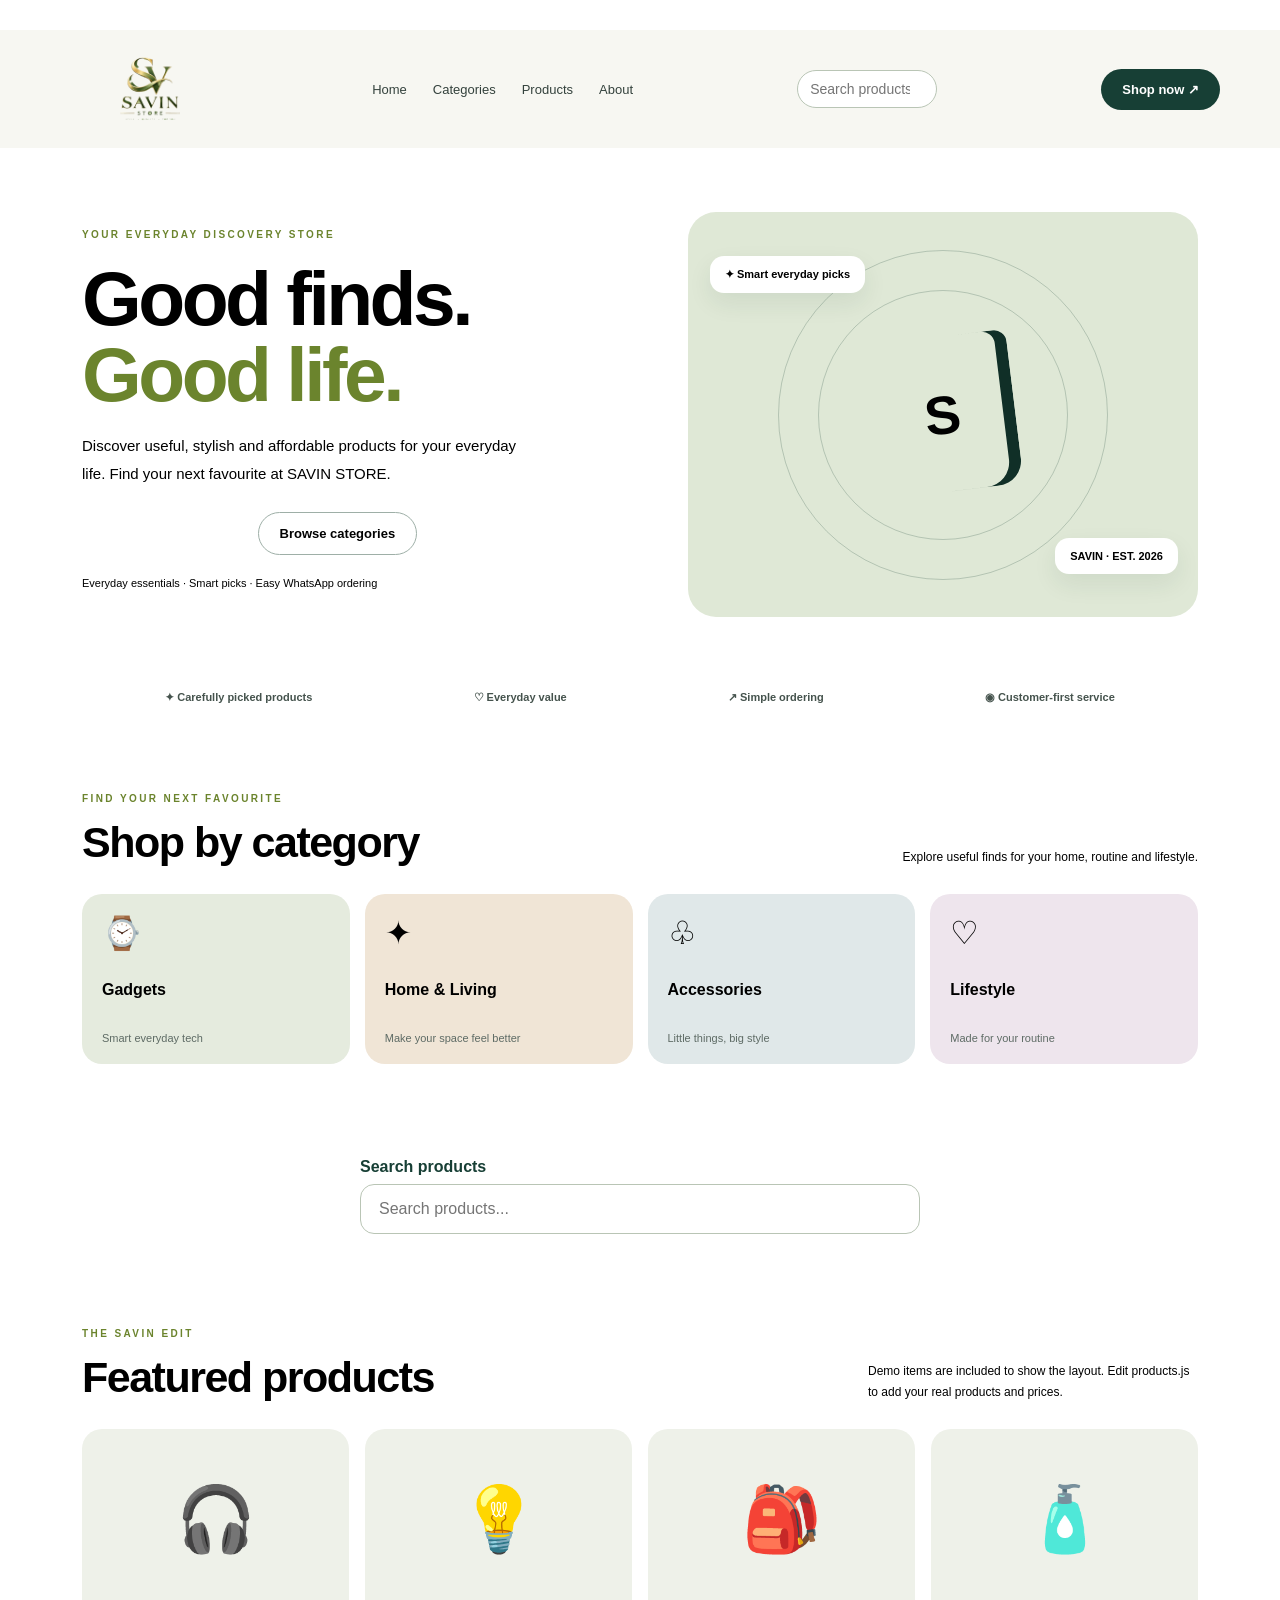
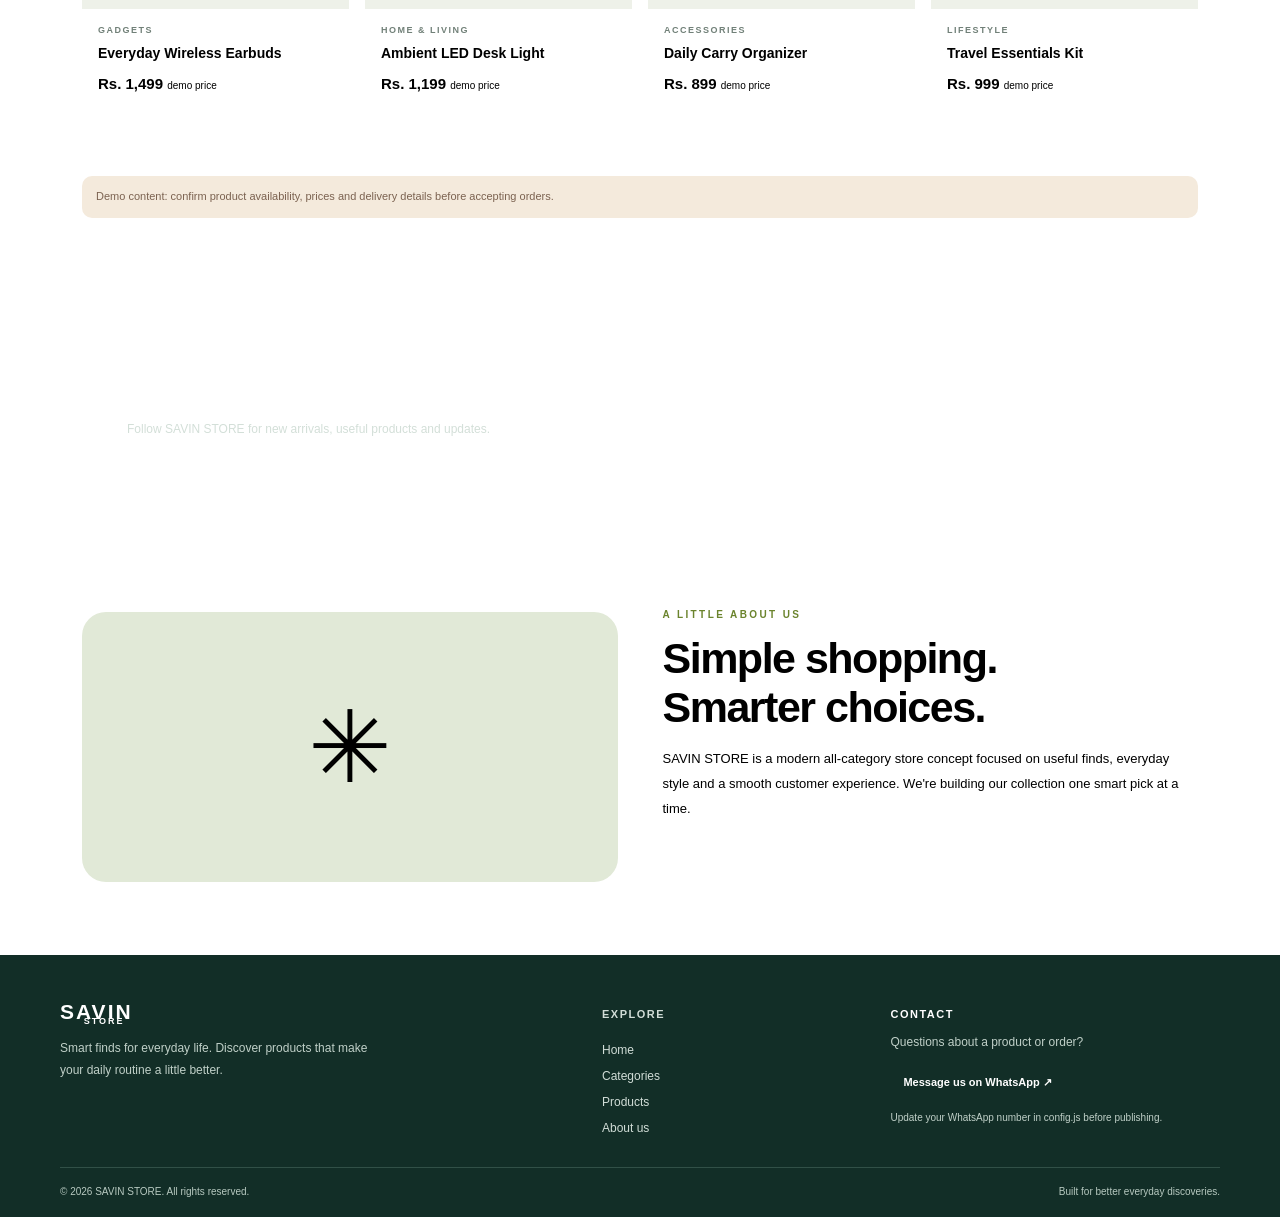
==== index.html @ a8ce71da "Update logo image source in index.html" ====
<!doctype html>
<html lang="en">
<head>
  <meta charset="utf-8">
  <meta name="viewport" content="width=device-width, initial-scale=1">
  <meta name="theme-color" content="#173f35">
  <meta name="description" content="SAVIN STORE — smart finds for everyday life. Browse useful products and order through WhatsApp.">
  <title>SAVIN STORE | Smart Finds. Better Living.</title>
  <link rel="stylesheet" href="style.css">
</head>
<body>
  <div class="announcement">WELCOME TO SAVIN STORE · SMART FINDS FOR EVERYDAY LIFE</div>
  <header class="site-header">
    <a class="brand" href="#home" aria-label="SAVIN STORE home">
  <img src="SAVIN_STORE_transparent.png" alt="SAVIN STORE Logo" class="brand-logo">
    </a>
    <button class="menu-toggle" id="menuToggle" aria-label="Open menu" aria-expanded="false">☰</button>
    <nav id="navLinks">
      <a href="#home">Home</a><a href="#categories">Categories</a><a href="#products">Products</a><a href="#about">About</a>
    </nav><div class="search-wrap header-search">
  <input
    type="search"
    id="headerSearch"
    placeholder="Search products..."
    aria-label="Search products"
  >
    </div>
    <a class="button header-button" href="#products">Shop now ↗</a>
  </header>

  <main>
    <section class="hero" id="home">
      <div class="hero-copy">
        <p class="eyebrow">YOUR EVERYDAY DISCOVERY STORE</p>
        <h1>Good finds.<br><em>Good life.</em></h1>
        <p class="intro">Discover useful, stylish and affordable products for your everyday life. Find your next favourite at SAVIN STORE.</p>
        <div class="actions"><a class="button" href="#products">Explore products ↗</a><a class="button button-outline" href="#categories">Browse categories</a></div>
        <p class="small-note">Everyday essentials · Smart picks · Easy WhatsApp ordering</p>
      </div>
      <div class="hero-art" aria-label="SAVIN Store branded illustration">
        <div class="orbit orbit-one"></div><div class="orbit orbit-two"></div>
        <div class="shopping-bag"><span>S</span></div>
        <div class="float-tag tag-top">✦ Smart everyday picks</div><div class="float-tag tag-bottom">SAVIN · EST. 2026</div>
      </div>
    </section>

    <div class="trust-strip"><span>✦ Carefully picked products</span><span>♡ Everyday value</span><span>↗ Simple ordering</span><span>◉ Customer-first service</span></div>

    <section class="section" id="categories">
      <div class="section-heading"><div><p class="eyebrow">FIND YOUR NEXT FAVOURITE</p><h2>Shop by category</h2></div><p>Explore useful finds for your home, routine and lifestyle.</p></div>
      <div class="category-grid">
        <a class="category category-green" href="#products"><span class="category-icon">⌚</span><strong>Gadgets</strong><small>Smart everyday tech</small></a>
        <a class="category category-peach" href="#products"><span class="category-icon">✦</span><strong>Home & Living</strong><small>Make your space feel better</small></a>
        <a class="category category-blue" href="#products"><span class="category-icon">♧</span><strong>Accessories</strong><small>Little things, big style</small></a>
        <a class="category category-pink" href="#products"><span class="category-icon">♡</span><strong>Lifestyle</strong><small>Made for your routine</small></a>
      </div>
    </section>

<div class="search-wrap">
  <label for="productSearch">Search products</label>
  <input
    type="search"
    id="productSearch"
    placeholder="Search products..."
    aria-label="Search products"
  >
</div>
    
    <section class="section products-section" id="products">
      <div class="section-heading"><div><p class="eyebrow">THE SAVIN EDIT</p><h2>Featured products</h2></div><p>Demo items are included to show the layout. Edit products.js to add your real products and prices.</p></div>
      <div class="product-grid" id="productGrid" aria-live="polite"></div>
      <p class="demo-warning">Demo content: confirm product availability, prices and delivery details before accepting orders.</p>
    </section>

    <section class="promo">
      <div><p class="eyebrow">A BETTER WAY TO DISCOVER</p><h2>Your next great find is here.</h2><p>Follow SAVIN STORE for new arrivals, useful products and updates.</p></div>
      <a class="button button-lime" href="#contact">Contact us ↗</a>
    </section>

    <section class="section about-section" id="about">
      <div class="about-art">✳</div>
      <div><p class="eyebrow">A LITTLE ABOUT US</p><h2>Simple shopping.<br>Smarter choices.</h2><p class="body-copy">SAVIN STORE is a modern all-category store concept focused on useful finds, everyday style and a smooth customer experience. We're building our collection one smart pick at a time.</p><a class="button" href="#contact">Contact SAVIN ↗</a></div>
    </section>
  </main>

  <footer id="contact">
    <div class="footer-grid">
      <div><a class="brand footer-brand" href="#home">SAV<span>IN</span><small>STORE</small></a><p>Smart finds for everyday life. Discover products that make your daily routine a little better.</p></div>
      <div><h3>Explore</h3><a href="#home">Home</a><a href="#categories">Categories</a><a href="#products">Products</a><a href="#about">About us</a></div>
      <div><h3>Contact</h3><p>Questions about a product or order?</p><a class="footer-whatsapp" id="footerWhatsapp" href="#products">Message us on WhatsApp ↗</a><p class="footer-hint">Update your WhatsApp number in config.js before publishing.</p></div>
    </div>
    <div class="copyright"><span>© <span id="year"></span> SAVIN STORE. All rights reserved.</span><span>Built for better everyday discoveries.</span></div>
  </footer>
  <script src="config.js"></script>
  <script src="products.js"></script>
  <script src="script.js"></script>
</body>
</html>
---- style.css ----
hi@import url('https://fonts.googleapis.com/css2?family=DM+Sans:wght@400;500;600;700;800&family=Manrope:wght@400;500;600;700;800&display=swap');
:root{--ink:#15211e;--muted:#66716d;--cream:#f7f7f2;--white:#fff;--green:#173f35;--lime:#d7f36b;--line:#e5e9e2}
*{box-sizing:border-box}html{scroll-behavior:smooth;scroll-padding-top:85px}body{margin:0;font-family:'DM Sans',Arial,sans-serif;color:var(--ink);background:var(--cream)}a{color:inherit;text-decoration:none}.announcement{background:var(--green);color:#fff;text-align:center;padding:9px 12px;font-size:11px;letter-spacing:1px}
.site-header{background:rgba(247,247,242,.96);position:sticky;top:0;z-index:10;border-bottom:1px solid var(--line);backdrop-filter:blur(10px);min-height:75px;padding:14px max(22px,calc((100vw - 1160px)/2));display:flex;align-items:center;justify-content:space-between;gap:20px}.brand{font-family:Manrope,sans-serif;font-size:21px;letter-spacing:2px;font-weight:900;display:flex;align-items:center}.brand span{color:#77972c}.brand small{font-size:9px;letter-spacing:2px;display:block;margin:19px 0 0 -49px}.site-header nav{display:flex;gap:26px;font-size:13px;color:#34423d}.site-header nav a:hover{color:#77972c}.button{display:inline-flex;align-items:center;justify-content:center;background:var(--green);color:white;border:0;border-radius:999px;padding:13px 21px;font-weight:700;font-size:13px;cursor:pointer;transition:.2s}.button:hover{transform:translateY(-2px);background:#245849}.button-outline{background:transparent;color:var(--green);border:1px solid #9eafa7}.button-outline:hover{background:#eaf0e7;color:var(--green)}.button-lime{background:var(--lime);color:var(--ink)}.button-lime:hover{background:#e4ff89;color:var(--ink)}.menu-toggle{display:none;background:none;border:0;font-size:24px}
.hero{max-width:1160px;margin:auto;padding:64px 22px 55px;display:grid;grid-template-columns:1.05fr .95fr;align-items:center;gap:42px}.eyebrow{font-size:10px;text-transform:uppercase;letter-spacing:2.4px;font-weight:800;color:#6b842d;margin:0 0 14px}.hero h1{font-family:Manrope,sans-serif;font-size:clamp(46px,6vw,78px);line-height:.99;letter-spacing:-3.5px;margin:20px 0}.hero h1 em{font-style:normal;color:#6b842d}.intro{font-size:15px;line-height:1.85;color:var(--muted);max-width:455px}.actions{display:flex;gap:12px;flex-wrap:wrap;margin-top:25px}.small-note{margin-top:22px;font-size:11px;color:var(--muted)}.hero-art{min-height:405px;border-radius:28px;background:#dfe8d6;position:relative;overflow:hidden;display:flex;align-items:center;justify-content:center}.orbit{position:absolute;width:330px;height:330px;border:1px solid rgba(23,63,53,.22);border-radius:50%}.orbit-two{width:250px;height:250px}.shopping-bag{position:relative;background:var(--green);width:145px;height:155px;border-radius:13px 13px 25px 25px;box-shadow:inset -12px 0 #102f27;transform:rotate(-7deg);display:grid;place-items:center}.shopping-bag:before{content:"";position:absolute;left:38px;top:-37px;width:60px;height:55px;border:8px solid var(--green);border-bottom:0;border-radius:45px 45px 0 0}.shopping-bag span{color:var(--lime);font-family:Manrope,sans-serif;font-size:54px;font-weight:900}.float-tag{position:absolute;background:white;padding:12px 15px;border-radius:14px;box-shadow:0 10px 25px #1a3b2b15;font-size:11px;font-weight:800}.tag-top{top:44px;left:22px}.tag-bottom{right:20px;bottom:43px}.trust-strip{border-block:1px solid var(--line);background:#fff;padding:19px 22px;display:flex;justify-content:space-evenly;gap:18px;flex-wrap:wrap;color:#45534d;font-size:11px;font-weight:700}.section{max-width:1160px;margin:auto;padding:70px 22px}.section-heading{display:flex;justify-content:space-between;align-items:end;gap:20px;margin-bottom:27px}.section-heading h2,.about-section h2{font-family:Manrope,sans-serif;font-size:clamp(29px,4vw,43px);letter-spacing:-1.5px;margin:0}.section-heading>p{color:var(--muted);font-size:12px;line-height:1.7;max-width:330px;margin:0}.category-grid{display:grid;grid-template-columns:repeat(4,1fr);gap:15px}.category{border-radius:20px;min-height:170px;padding:20px;display:flex;flex-direction:column;justify-content:space-between;transition:.2s}.category:hover{transform:translateY(-4px)}.category-green{background:#e5ebde}.category-peach{background:#f0e5d6}.category-blue{background:#e0e8e9}.category-pink{background:#eee5ed}.category-icon{font-size:32px}.category strong{font-size:16px}.category small{color:#5e6b65;margin-top:5px;font-size:11px}.product-grid{display:grid;grid-template-columns:repeat(4,1fr);gap:16px}.product{background:#fff;border:1px solid var(--line);border-radius:20px;overflow:hidden;display:flex;flex-direction:column}.product-art{height:180px;display:flex;align-items:center;justify-content:center;background:#eef1e9;font-size:64px;overflow:hidden}.product-art img{width:100%;height:100%;object-fit:cover}.product-info{padding:16px;display:flex;flex-direction:column;flex:1}.product-category{font-size:9px;text-transform:uppercase;letter-spacing:1.5px;color:#718078;font-weight:800}.product-info h3{font-size:14px;margin:8px 0 12px;line-height:1.45}.price{font-weight:900;font-size:15px;margin-top:auto;margin-bottom:13px}.price small{font-size:10px;font-weight:500;color:var(--muted)}.product .button{width:100%;padding:11px;font-size:11px}.demo-warning{font-size:11px;color:#7b6250;background:#f4eadc;border-radius:10px;padding:12px 14px;margin-top:20px;line-height:1.6}.promo{max-width:1116px;margin:0 auto 60px;background:var(--green);color:white;border-radius:26px;padding:40px 45px;display:flex;justify-content:space-between;align-items:center;gap:25px}.promo .eyebrow{color:var(--lime)}.promo h2{font-family:Manrope,sans-serif;font-size:clamp(27px,4vw,40px);letter-spacing:-1.5px;margin:0 0 10px}.promo p:not(.eyebrow){color:#d3dfd8;font-size:12px;line-height:1.7;max-width:490px;margin:0}.about-section{display:grid;grid-template-columns:1fr 1fr;gap:45px;align-items:center}.about-art{min-height:270px;background:#e1e9d7;border-radius:24px;display:flex;align-items:center;justify-content:center;font-size:100px;color:var(--green)}.about-section h2{margin:10px 0 15px}.body-copy{color:var(--muted);font-size:13px;line-height:1.9;margin-bottom:23px}
footer{background:#122e27;color:white;padding:42px 22px 20px}.footer-grid{max-width:1160px;margin:auto;display:grid;grid-template-columns:2fr 1fr 1.3fr;gap:35px}.footer-brand{color:#fff}.footer-brand span{color:var(--lime)}.footer-grid p{color:#c0d0c8;line-height:1.8;font-size:12px;max-width:330px}.footer-grid h3{font-size:11px;text-transform:uppercase;letter-spacing:1.5px}.footer-grid>div:nth-child(2){display:flex;flex-direction:column;gap:12px;font-size:12px;color:#d1ddd7}.footer-whatsapp{display:inline-block;background:var(--lime);color:var(--ink);padding:10px 13px;border-radius:99px;font-size:11px;font-weight:800;width:max-content;max-width:100%}.footer-hint{font-size:10px!important}.copyright{max-width:1160px;margin:30px auto 0;padding-top:18px;border-top:1px solid #315047;color:#b7c9c0;font-size:10px;display:flex;justify-content:space-between;gap:15px;flex-wrap:wrap}
@media(max-width:800px){.site-header{padding:13px 18px}.site-header nav{display:none;position:absolute;left:0;right:0;top:72px;padding:18px;background:var(--cream);border-bottom:1px solid var(--line);flex-direction:column;gap:18px}.site-header nav.open{display:flex}.menu-toggle{display:block;margin-left:auto}.header-button{padding:10px 13px;font-size:11px}.hero{grid-template-columns:1fr;padding-top:42px;gap:30px}.hero-art{min-height:330px}.category-grid,.product-grid{grid-template-columns:repeat(2,1fr)}.section-heading{align-items:start;flex-direction:column}.promo{margin:0 16px 45px;padding:30px;align-items:flex-start;flex-direction:column}.about-section{grid-template-columns:1fr}.footer-grid{grid-template-columns:1fr 1fr}.footer-grid>div:first-child{grid-column:1/-1}}
@media(max-width:440px){.brand{font-size:18px}.brand small{margin-left:-43px;font-size:8px}.hero{padding-left:18px;padding-right:18px}.hero h1{letter-spacing:-2px}.hero-art{min-height:285px}.shopping-bag{width:120px;height:135px}.category-grid,.product-grid{gap:10px}.category{padding:15px;min-height:145px}.product-art{height:140px;font-size:52px}.product-info{padding:12px}.product-info h3{font-size:12px}.product .button{font-size:10px;padding:10px 4px}.section{padding:50px 18px}.trust-strip{justify-content:flex-start;padding:16px 18px}.footer-grid{grid-template-columns:1fr}.footer-grid>div:first-child{grid-column:auto}.actions .button{font-size:11px;padding:12px 15px}}
.brand-logo {
  width: 100px;
  height: 60px;
  object-fit: contain;
  display: block;
}

.search-wrap {
  max-width: 600px;
  margin: 24px auto;
  padding: 0 20px;
}

.search-wrap label {
  display: block;
  margin-bottom: 8px;
  font-weight: 600;
  color: #173f35;
}

.search-wrap input {
  width: 100%;
  padding: 15px 18px;
  border: 1px solid #b9c5b5;
  border-radius: 14px;
  background: #fff;
  color: #15211e;
  font-size: 16px;
  outline-color: #173f35;
}

.brand-logo {
  width: 180px;
  height: 90px;
  object-fit: contain;
  display: block;
}

/* Header search bar */
.site-header .header-search {
  display: block;
  width: 180px;
  margin: 0 12px;
}

.site-header .header-search input {
  width: 100%;
  padding: 10px 12px;
  border: 1px solid #b9c5b5;
  border-radius: 24px;
  background: #fff;
  color: #15211e;
  font-size: 14px;
}

.site-header .header-button {
  background: #173f35;
  color: #fff;
}

@media (max-width: 600px) {
  .site-header .header-search {
    width: 125px;
    margin: 0 6px;
  }

  .site-header .header-search input {
    padding: 8px;
    font-size: 12px;
  }
}
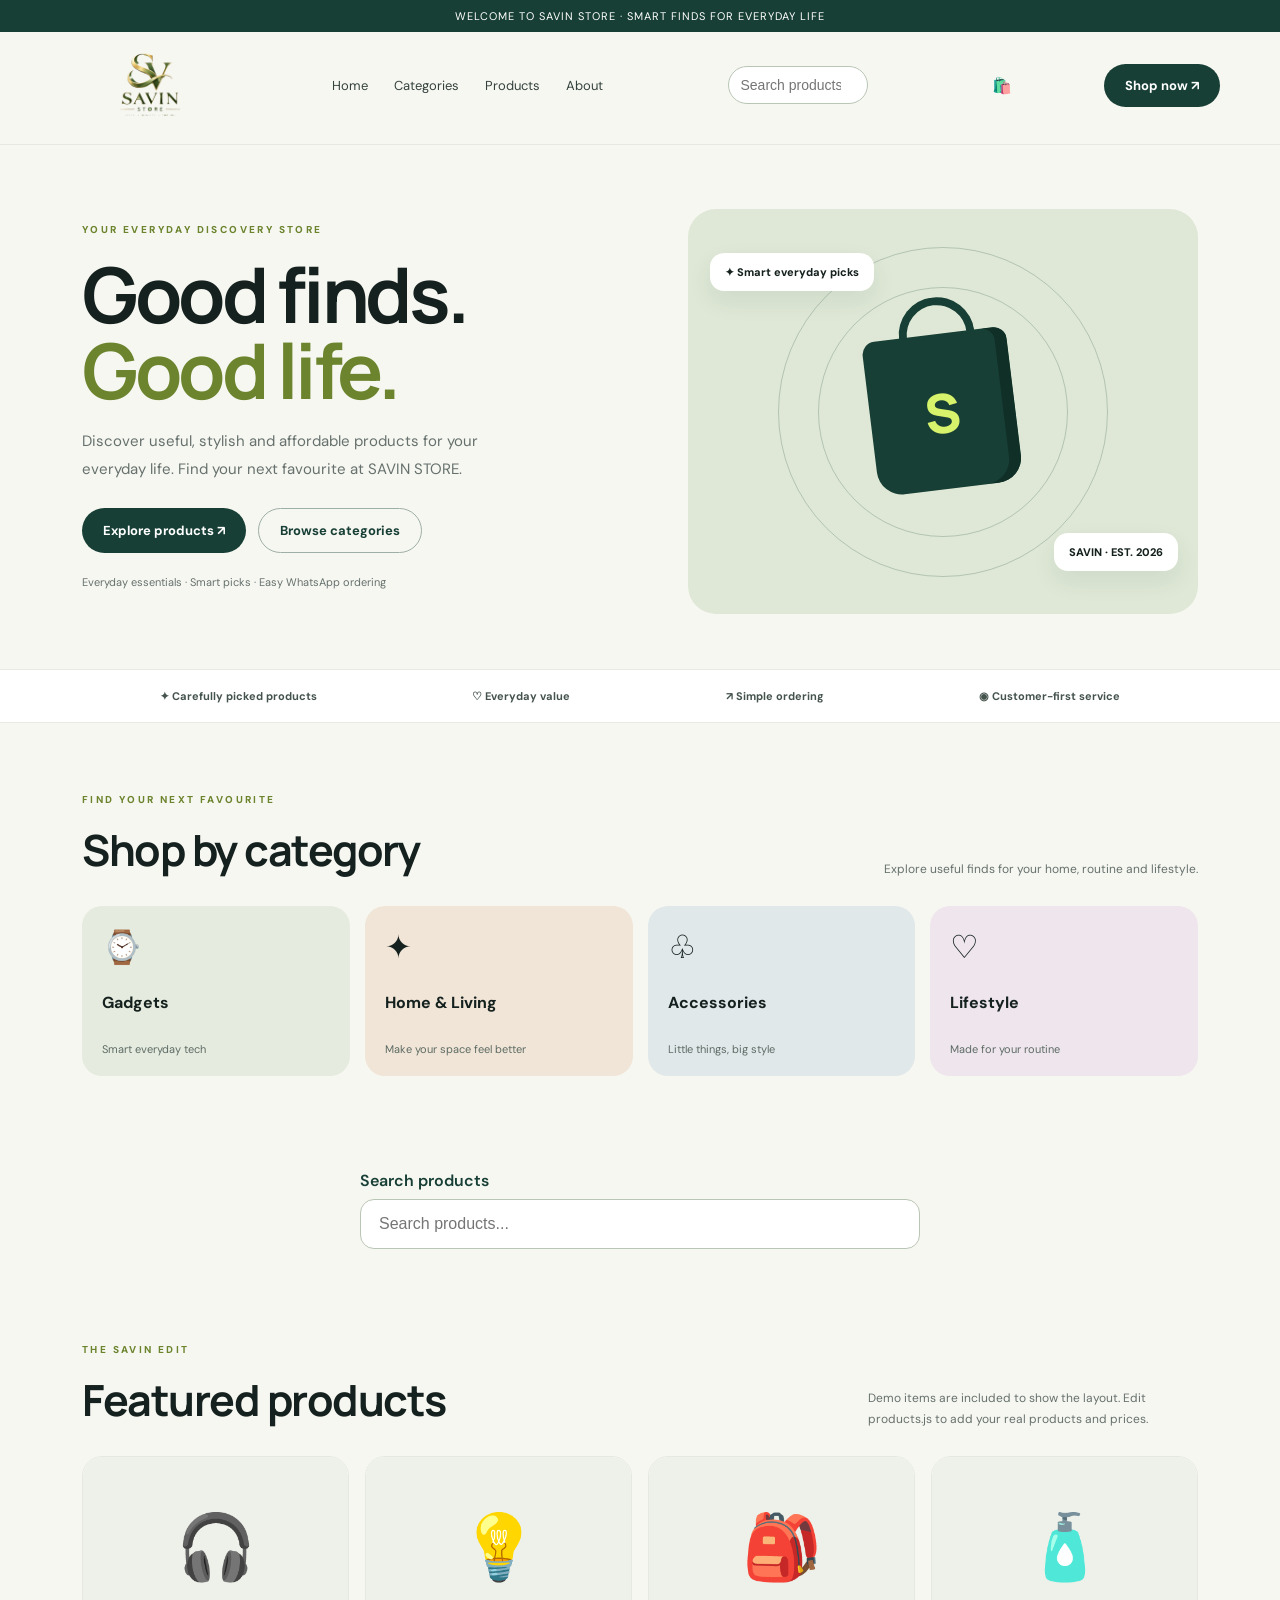
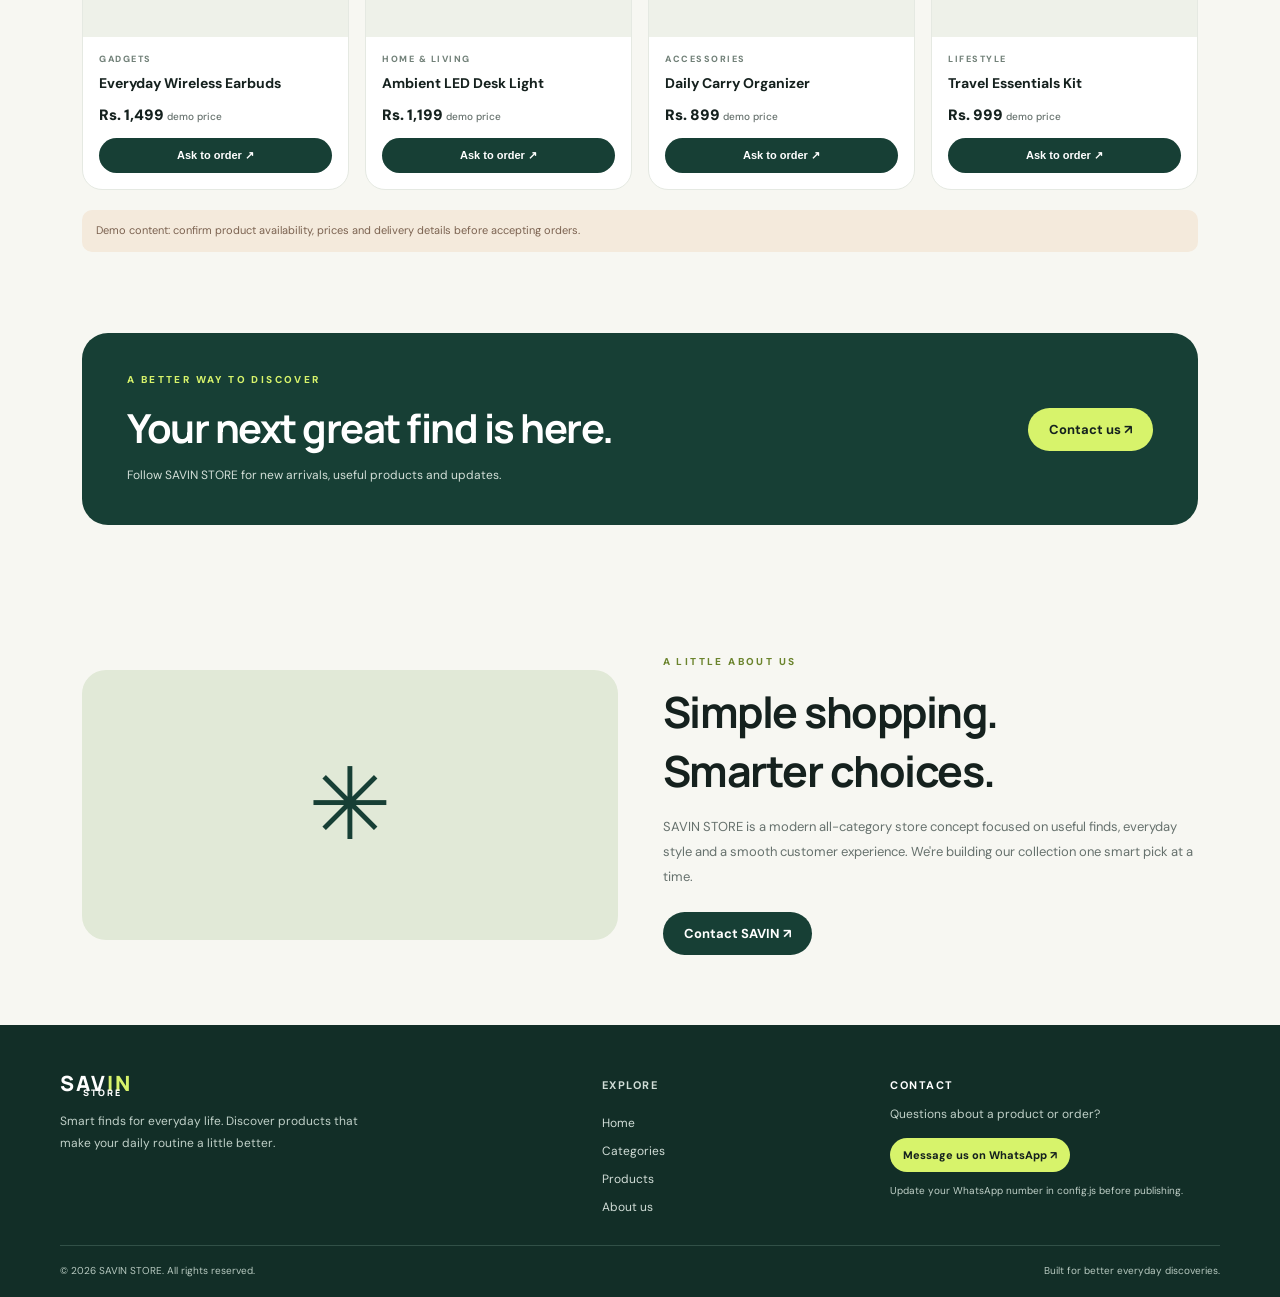
==== commit c66ade18: "Add cart icon next to 'Shop now' button" ====
--- a/index.html
+++ b/index.html
@@ -25,7 +25,11 @@
     aria-label="Search products"
   >
     </div>
-    <a class="button header-button" href="#products">Shop now ↗</a>
+<a href="#products" class="cart-icon" id="cartButton" aria-label="Shopping bag">
+  🛍️
+</a>
+
+<a class="button header-button" href="#products">Shop now ↗</a>
   </header>
 
   <main>
--- a/style.css
+++ b/style.css
@@ -1,4 +1,4 @@
-hi@import url('https://fonts.googleapis.com/css2?family=DM+Sans:wght@400;500;600;700;800&family=Manrope:wght@400;500;600;700;800&display=swap');
+@import url('https://fonts.googleapis.com/css2?family=DM+Sans:wght@400;500;600;700;800&family=Manrope:wght@400;500;600;700;800&display=swap');
 :root{--ink:#15211e;--muted:#66716d;--cream:#f7f7f2;--white:#fff;--green:#173f35;--lime:#d7f36b;--line:#e5e9e2}
 *{box-sizing:border-box}html{scroll-behavior:smooth;scroll-padding-top:85px}body{margin:0;font-family:'DM Sans',Arial,sans-serif;color:var(--ink);background:var(--cream)}a{color:inherit;text-decoration:none}.announcement{background:var(--green);color:#fff;text-align:center;padding:9px 12px;font-size:11px;letter-spacing:1px}
 .site-header{background:rgba(247,247,242,.96);position:sticky;top:0;z-index:10;border-bottom:1px solid var(--line);backdrop-filter:blur(10px);min-height:75px;padding:14px max(22px,calc((100vw - 1160px)/2));display:flex;align-items:center;justify-content:space-between;gap:20px}.brand{font-family:Manrope,sans-serif;font-size:21px;letter-spacing:2px;font-weight:900;display:flex;align-items:center}.brand span{color:#77972c}.brand small{font-size:9px;letter-spacing:2px;display:block;margin:19px 0 0 -49px}.site-header nav{display:flex;gap:26px;font-size:13px;color:#34423d}.site-header nav a:hover{color:#77972c}.button{display:inline-flex;align-items:center;justify-content:center;background:var(--green);color:white;border:0;border-radius:999px;padding:13px 21px;font-weight:700;font-size:13px;cursor:pointer;transition:.2s}.button:hover{transform:translateY(-2px);background:#245849}.button-outline{background:transparent;color:var(--green);border:1px solid #9eafa7}.button-outline:hover{background:#eaf0e7;color:var(--green)}.button-lime{background:var(--lime);color:var(--ink)}.button-lime:hover{background:#e4ff89;color:var(--ink)}.menu-toggle{display:none;background:none;border:0;font-size:24px}
@@ -77,4 +77,66 @@
     font-size: 12px;
   }
 }
+/* Make top space thinner */
+body {
+  margin-top: 0;
+}
 
+.site-header {
+  margin-top: 0;
+}
+html, body {
+  margin: 0 !important;
+  padding: 0 !important;
+}
+
+.site-header {
+  margin-top: 0 !important;
+}
+
+/* Make top space thinner */
+body {
+  margin-top: 0 !important;
+  padding-top: 0 !important;
+}
+
+.site-header {
+  margin-top: 0 !important;
+  padding-top: 8px !important;
+}
+
+/* SAVIN STORE mobile header fix */
+@media (max-width: 600px) {
+    .site-header {
+        padding: 8px 12px !important;
+        gap: 8px !important;
+        min-height: 0 !important;
+    }
+
+    .brand-logo {
+        width: 76px !important;
+        height: 48px !important;
+    }
+
+    .site-header .header-search {
+        width: auto !important;
+        flex: 1 1 90px !important;
+        min-width: 0 !important;
+        margin: 0 4px !important;
+    }
+
+    .site-header .header-search input {
+        width: 100% !important;
+        padding: 8px 6px !important;
+        font-size: 12px !important;
+    }
+
+    .site-header .header-button {
+        white-space: nowrap !important;
+        width: auto !important;
+        min-width: max-content !important;
+        padding: 10px 12px !important;
+        font-size: 12px !important;
+    }
+}
+
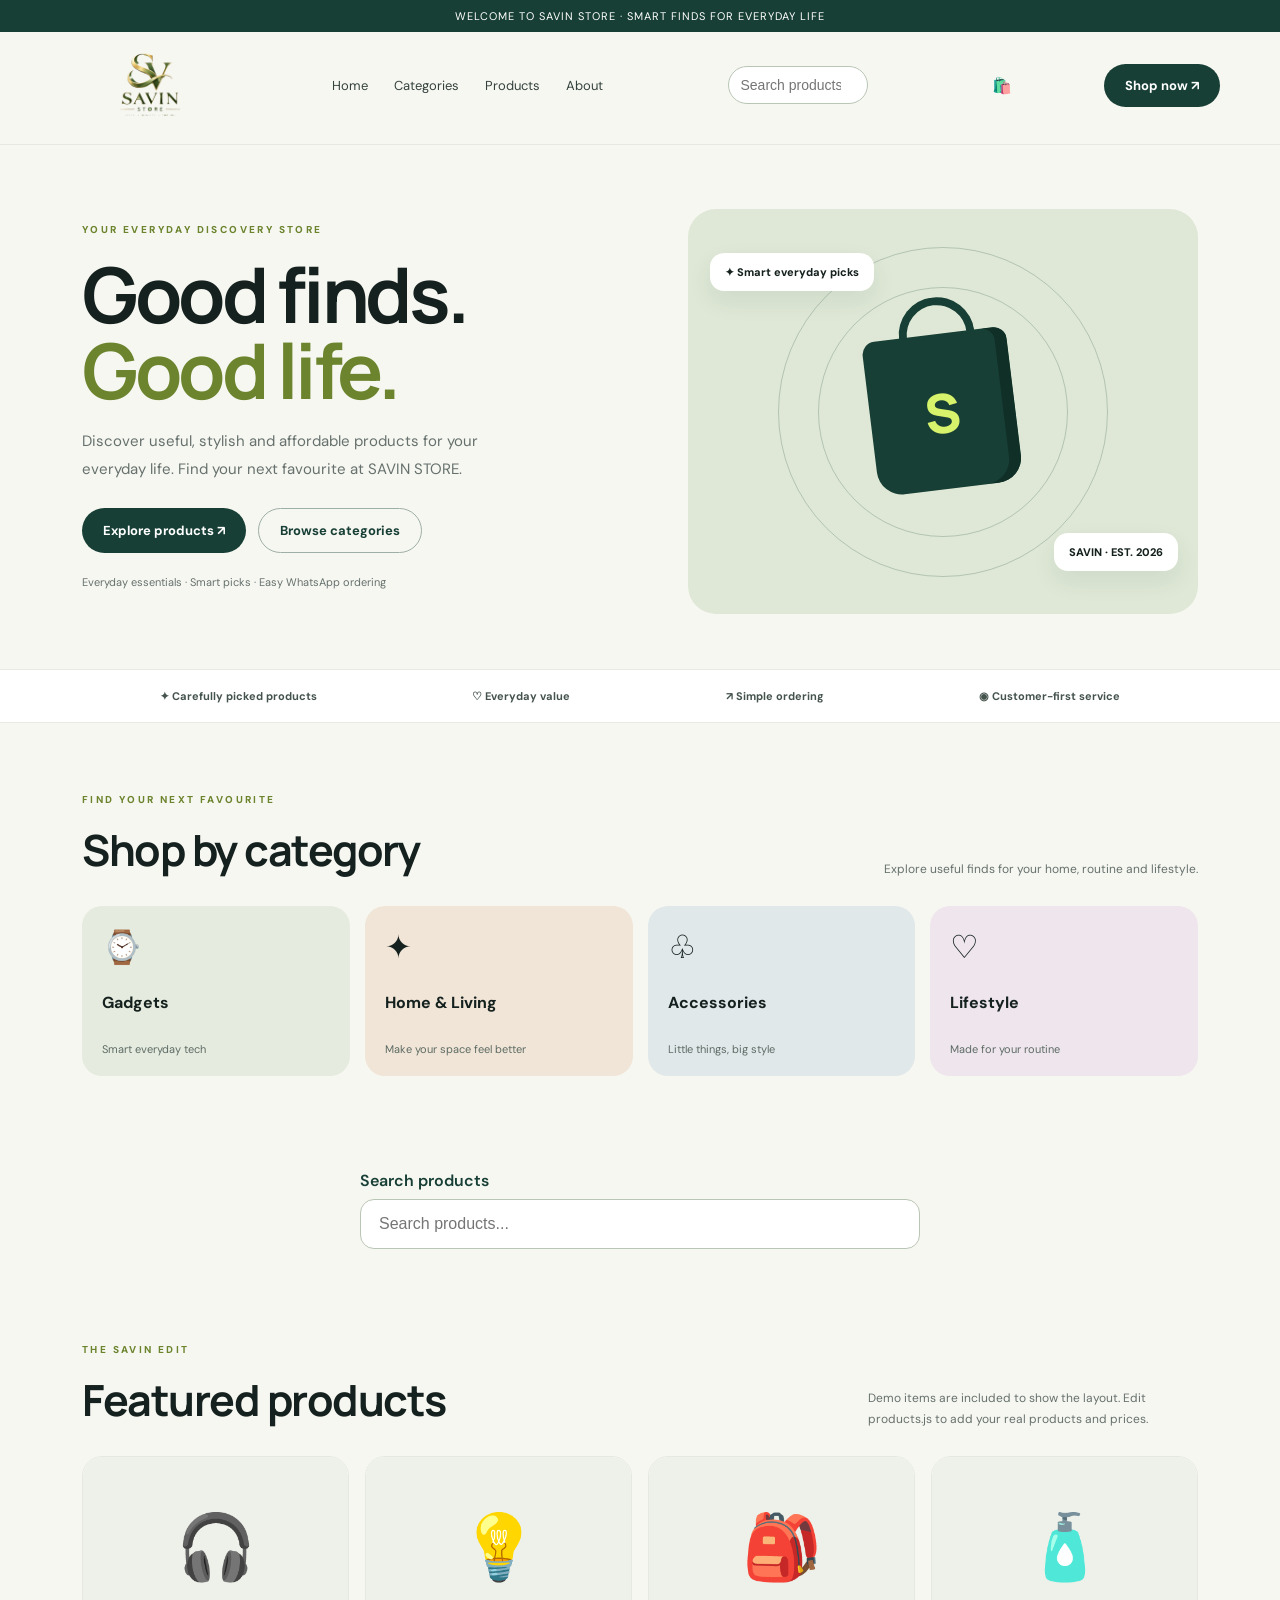
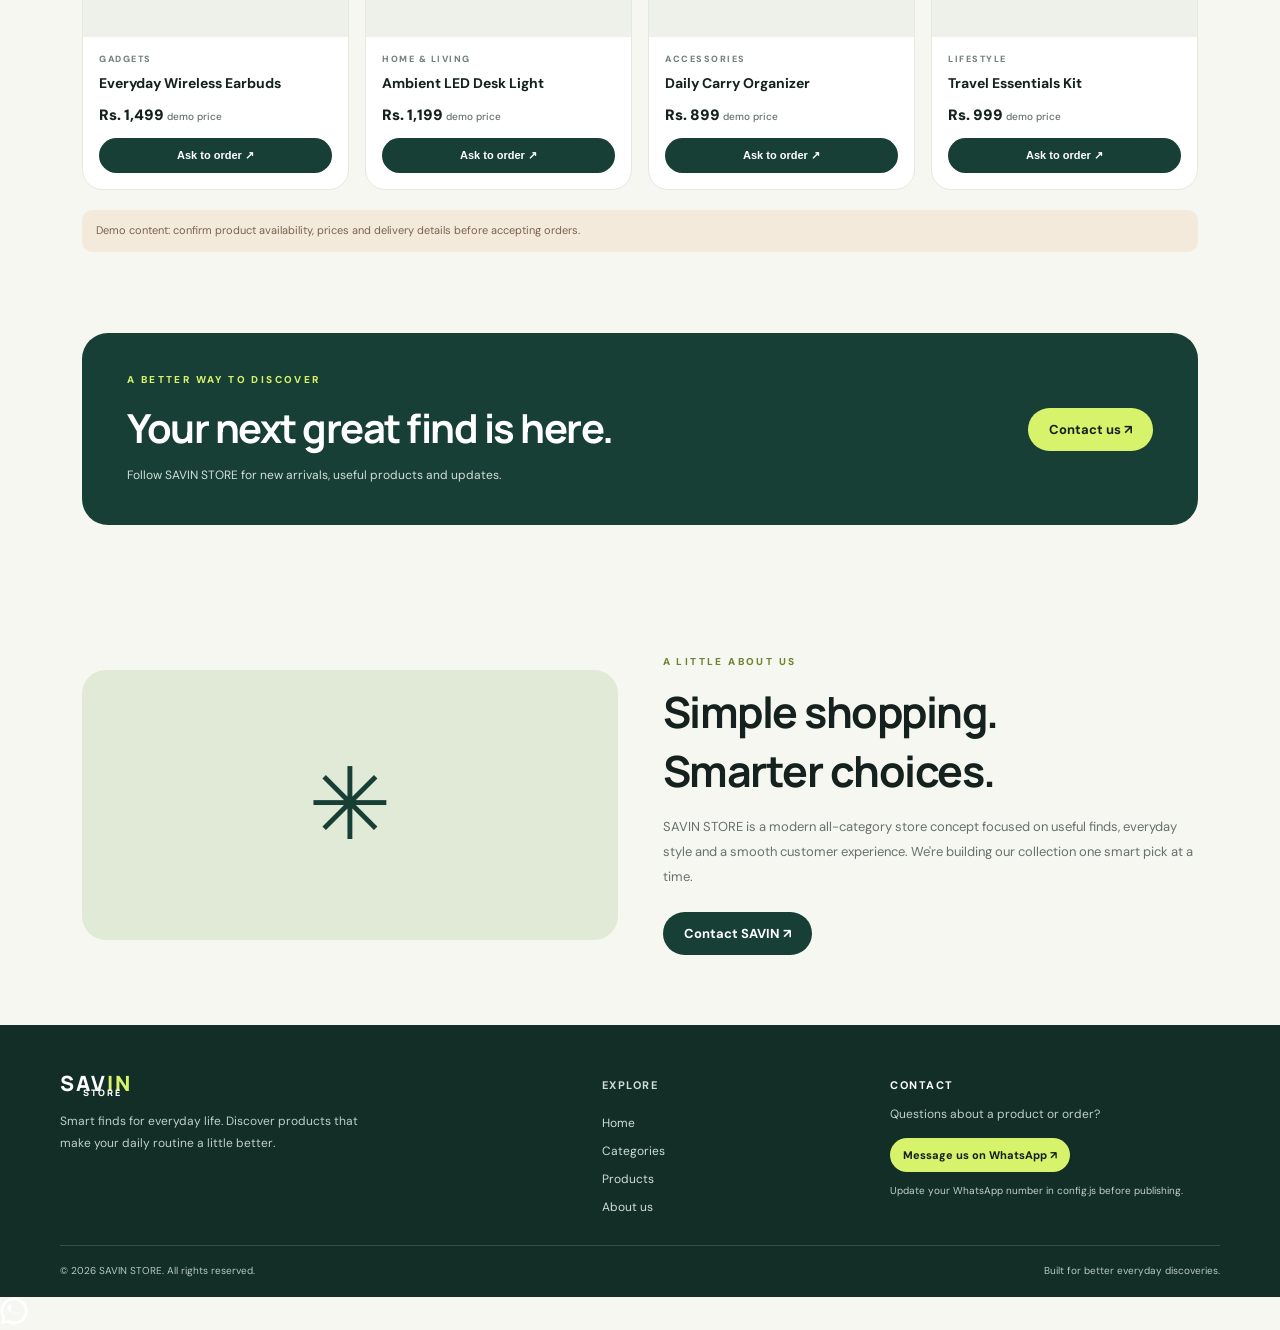
==== commit 9f3668ff: "Update index.html" ====
--- a/index.html
+++ b/index.html
@@ -98,5 +98,20 @@
   <script src="config.js"></script>
   <script src="products.js"></script>
   <script src="script.js"></script>
+ <!-- SAVIN STORE Floating WhatsApp Button -->
+<a id="floatingWhatsApp"
+   class="floating-whatsapp"
+   href="#"
+   aria-label="Chat with us on WhatsApp"
+   target="_blank"
+   rel="noopener noreferrer">
+
+  <svg width="28" height="28"
+       viewBox="0 0 32 32"
+       fill="white"
+       aria-hidden="true">
+    <path d="M16 .8A15.1 15.1 0 0 0 3 23.6L.8 31l7.6-2A15.2 15.2 0 1 0 16 .8zm0 27.5a12.3 12.3 0 0 1-6.3-1.7l-.5-.3-4.5 1.2 1.2-4.4-.3-.5A12.4 12.4 0 1 1 16 28.3zm6.8-9.3c-.4-.2-2.2-1.1-2.6-1.2-.3-.1-.6-.2-.8.2-.3.4-1 1.2-1.2 1.4-.2.2-.4.3-.8.1-.4-.2-1.6-.6-3-1.9-1.1-1-1.9-2.2-2.1-2.6-.2-.4 0-.6.2-.8l.6-.7.4-.6c.1-.2 0-.5 0-.7l-1.2-2.8c-.3-.7-.6-.6-.8-.6h-.7c-.3 0-.7.1-1 .5s-1.3 1.3-1.3 3.1 1.4 3.6 3.1 4.9 3.5 5.2c.4.3 5.5 3.8 7.5 4.1 1.1.2 2 .2 2.7.1.8-.1 2.2-.9 2.5-1.8.3-.9.3-1.7.2-1.8-.1-.2-.3-.3-.7-.5z"/>
+  </svg>
+</a> 
 </body>
 </html>
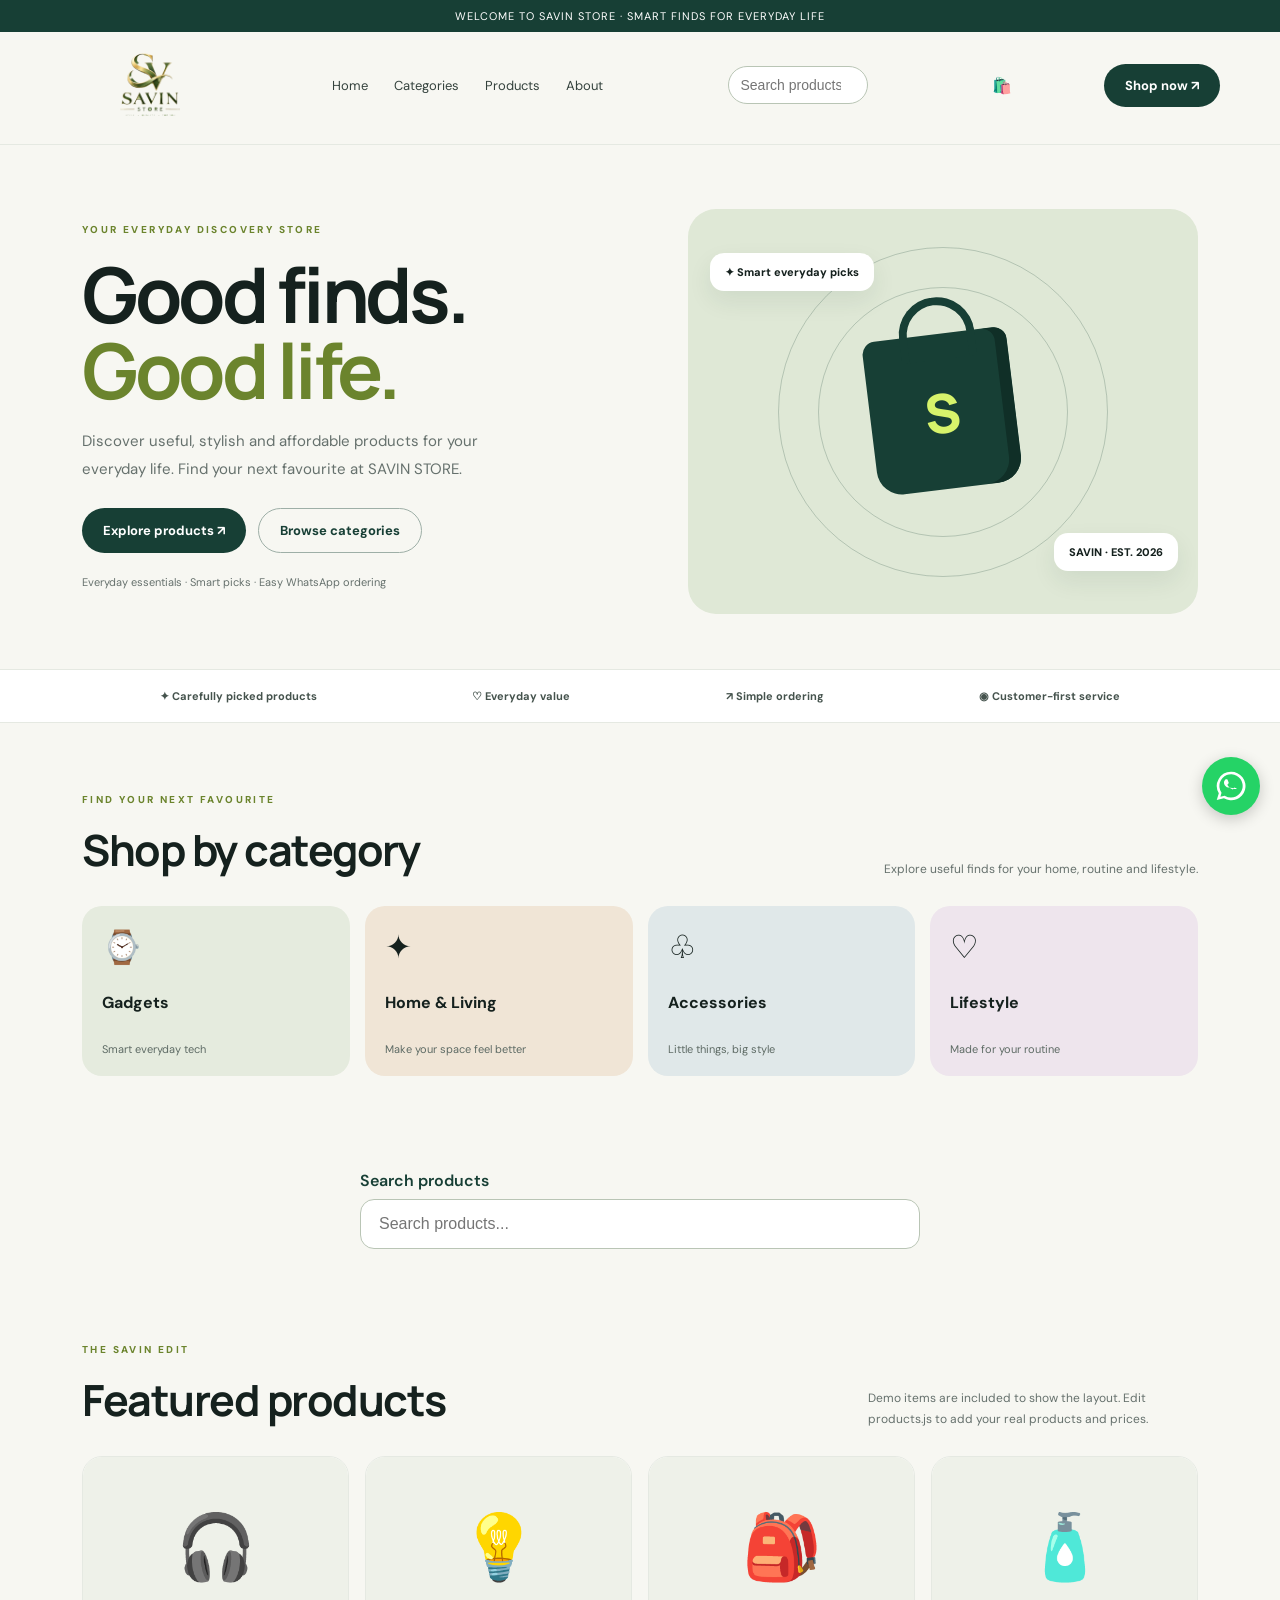
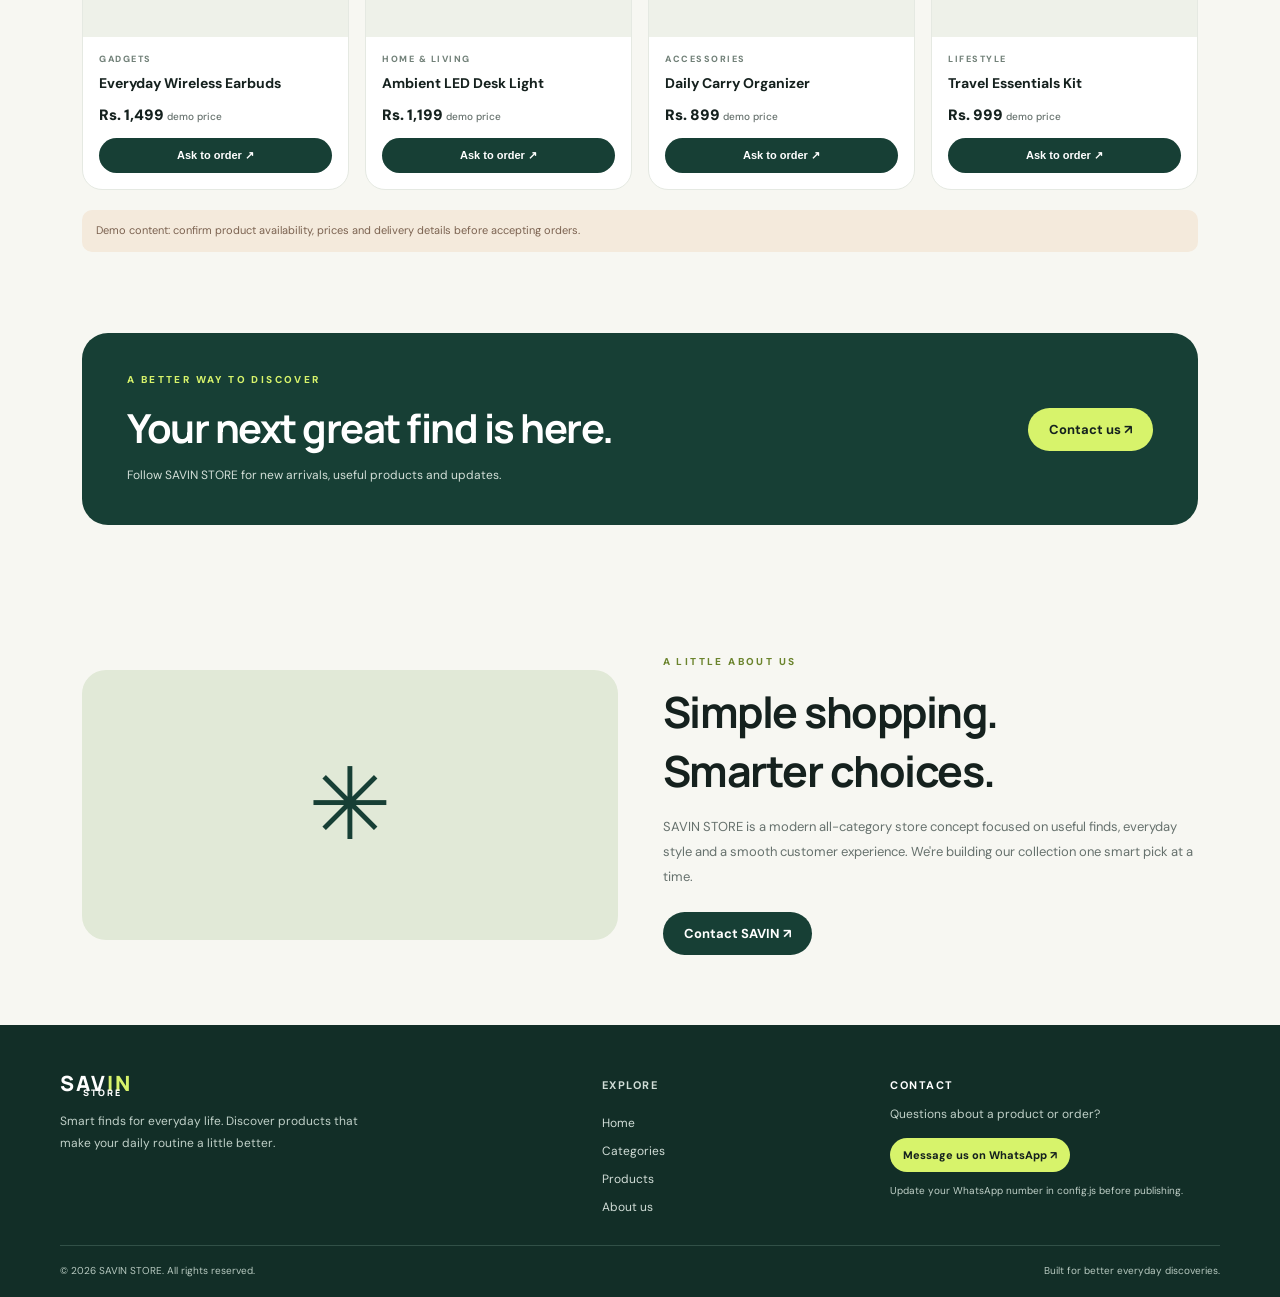
==== commit 3374e6aa: "Update WhatsApp link in index.html" ====
--- a/index.html
+++ b/index.html
@@ -101,7 +101,7 @@
  <!-- SAVIN STORE Floating WhatsApp Button -->
 <a id="floatingWhatsApp"
    class="floating-whatsapp"
-   href="#"
+   href="https://wa.me/923301398292"
    aria-label="Chat with us on WhatsApp"
    target="_blank"
    rel="noopener noreferrer">
--- a/style.css
+++ b/style.css
@@ -139,4 +139,28 @@
         font-size: 12px !important;
     }
 }
+/* SAVIN STORE Floating WhatsApp Button */
+.floating-whatsapp {
+  position: fixed;
+  bottom: 85px;
+  right: 20px;
+  width: 58px;
+  height: 58px;
+  background: #25D366;
+  border-radius: 50%;
+  display: flex;
+  align-items: center;
+  justify-content: center;
+  box-shadow: 0 4px 15px rgba(0,0,0,0.2);
+  z-index: 999;
+  transition: transform 0.2s ease;
+}
 
+.floating-whatsapp:hover {
+  transform: scale(1.08);
+}
+
+.floating-whatsapp svg {
+  width: 30px;
+  height: 30px;
+}
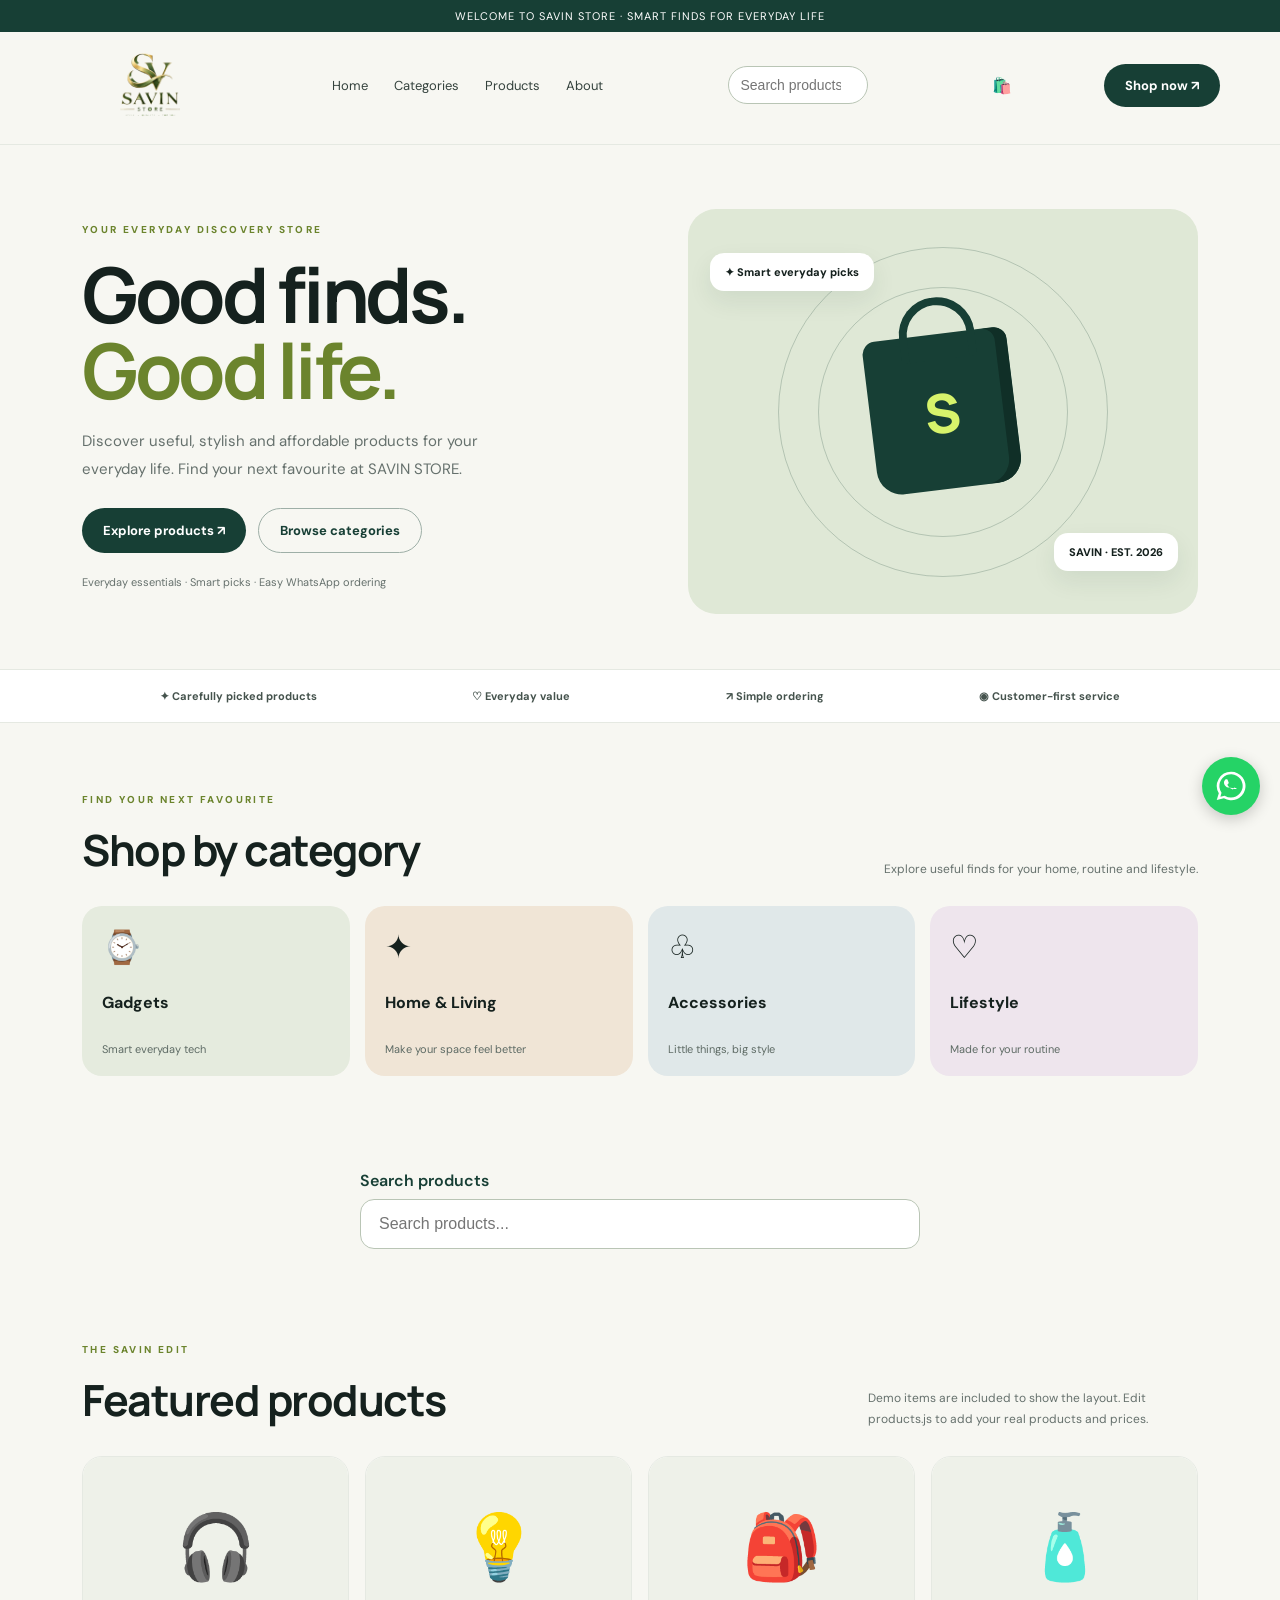
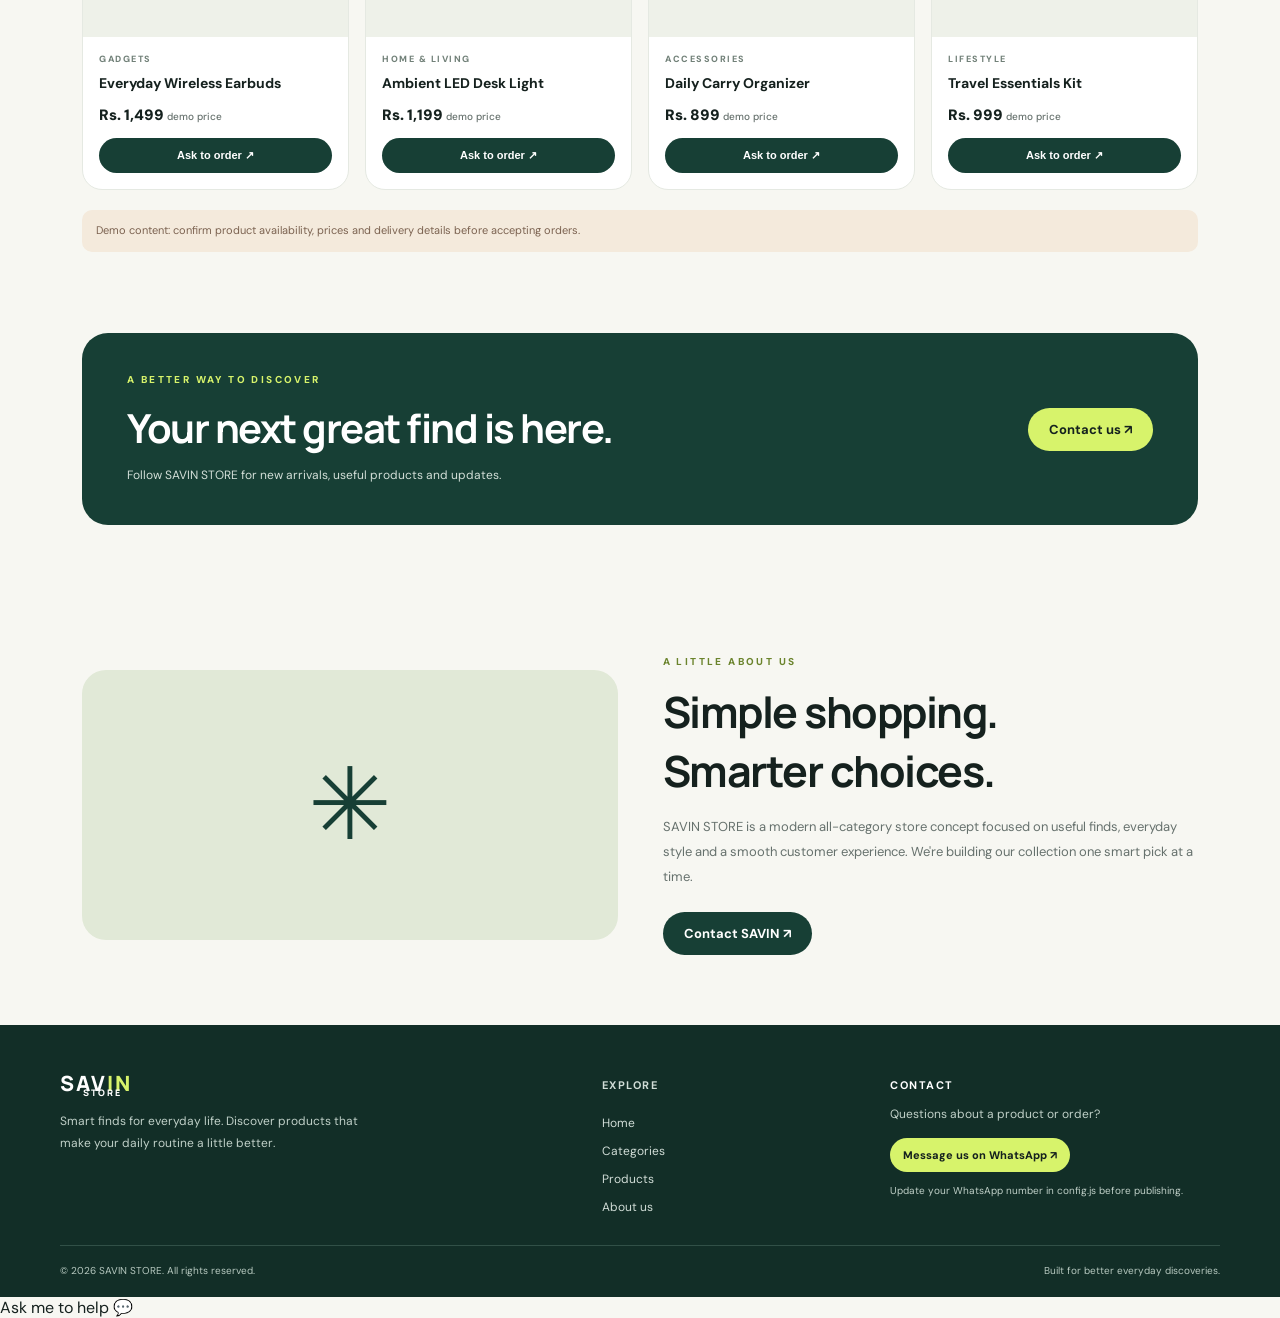
==== commit 28e49287: "Add WhatsApp floating button to index.html" ====
--- a/index.html
+++ b/index.html
@@ -99,6 +99,9 @@
   <script src="products.js"></script>
   <script src="script.js"></script>
  <!-- SAVIN STORE Floating WhatsApp Button -->
+  <div class="whatsapp-tooltip">
+  Ask me to help 💬
+  </div>
 <a id="floatingWhatsApp"
    class="floating-whatsapp"
    href="https://wa.me/923301398292"
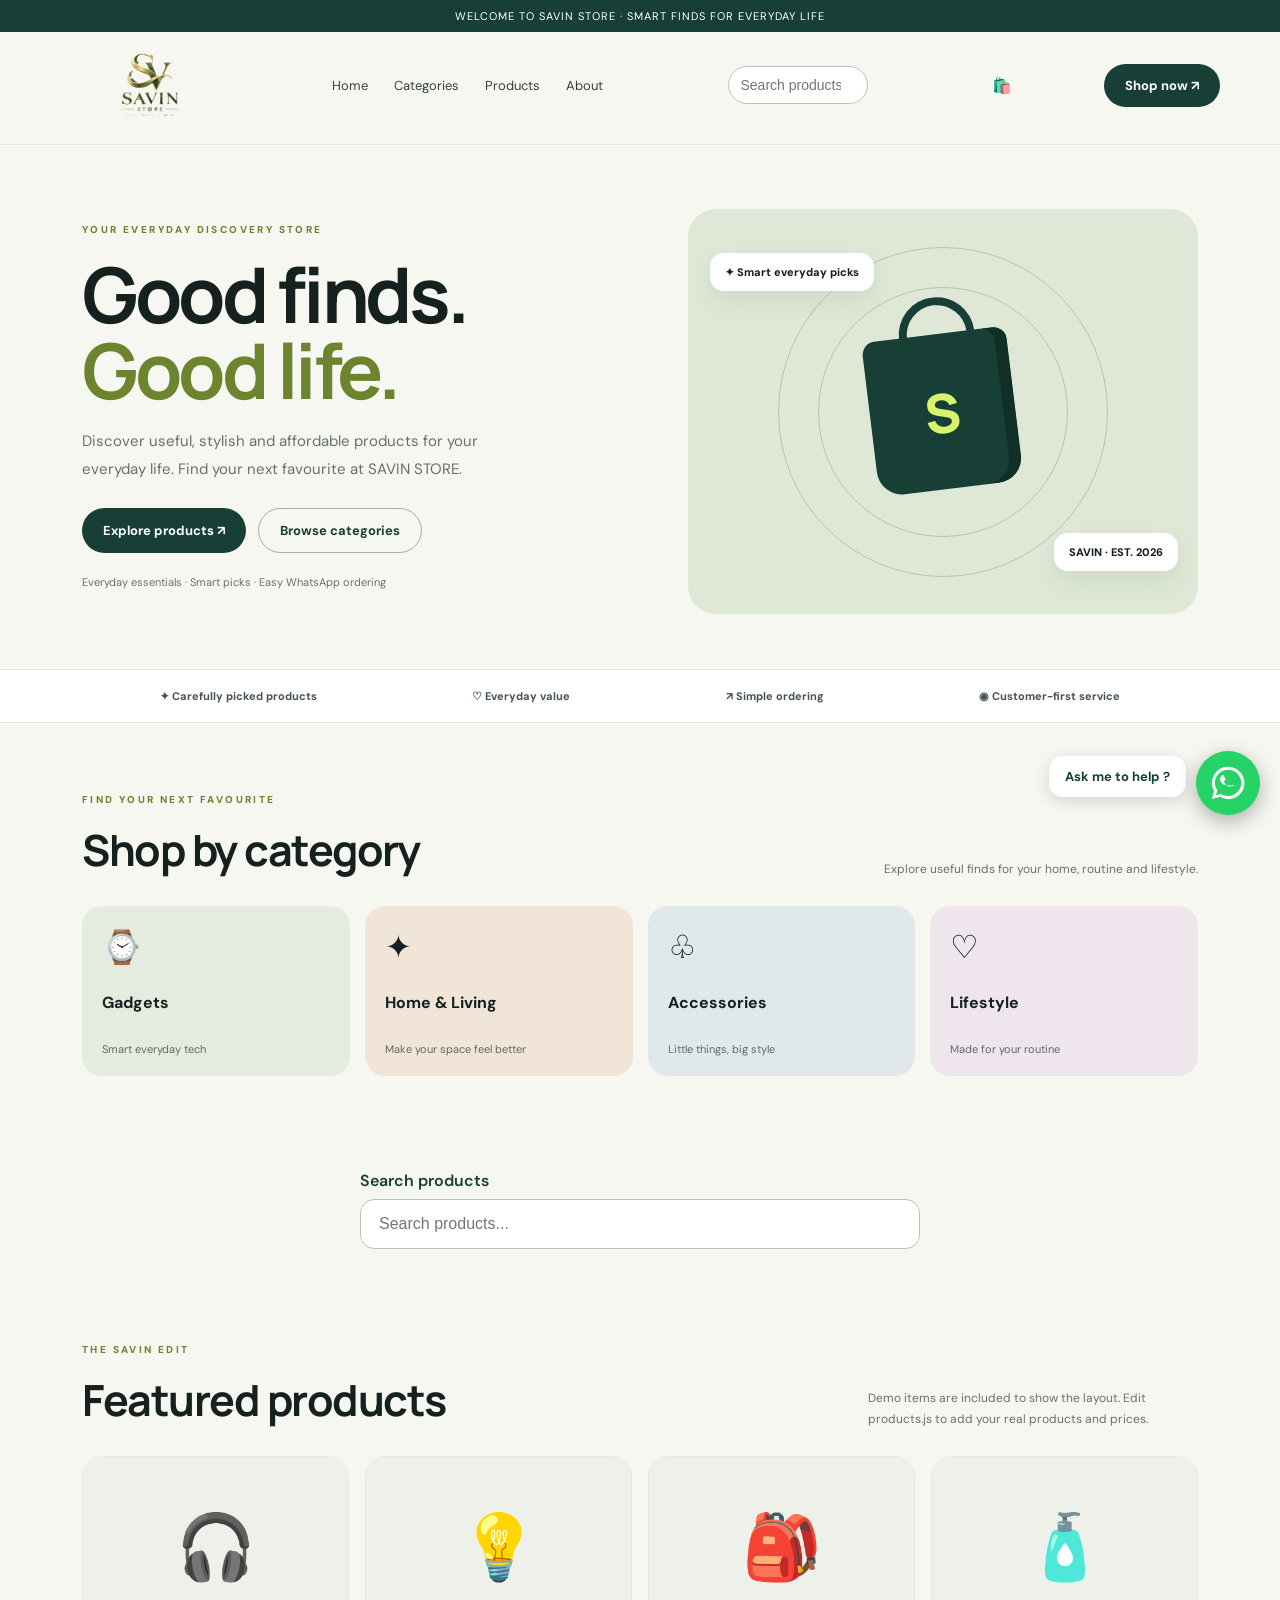
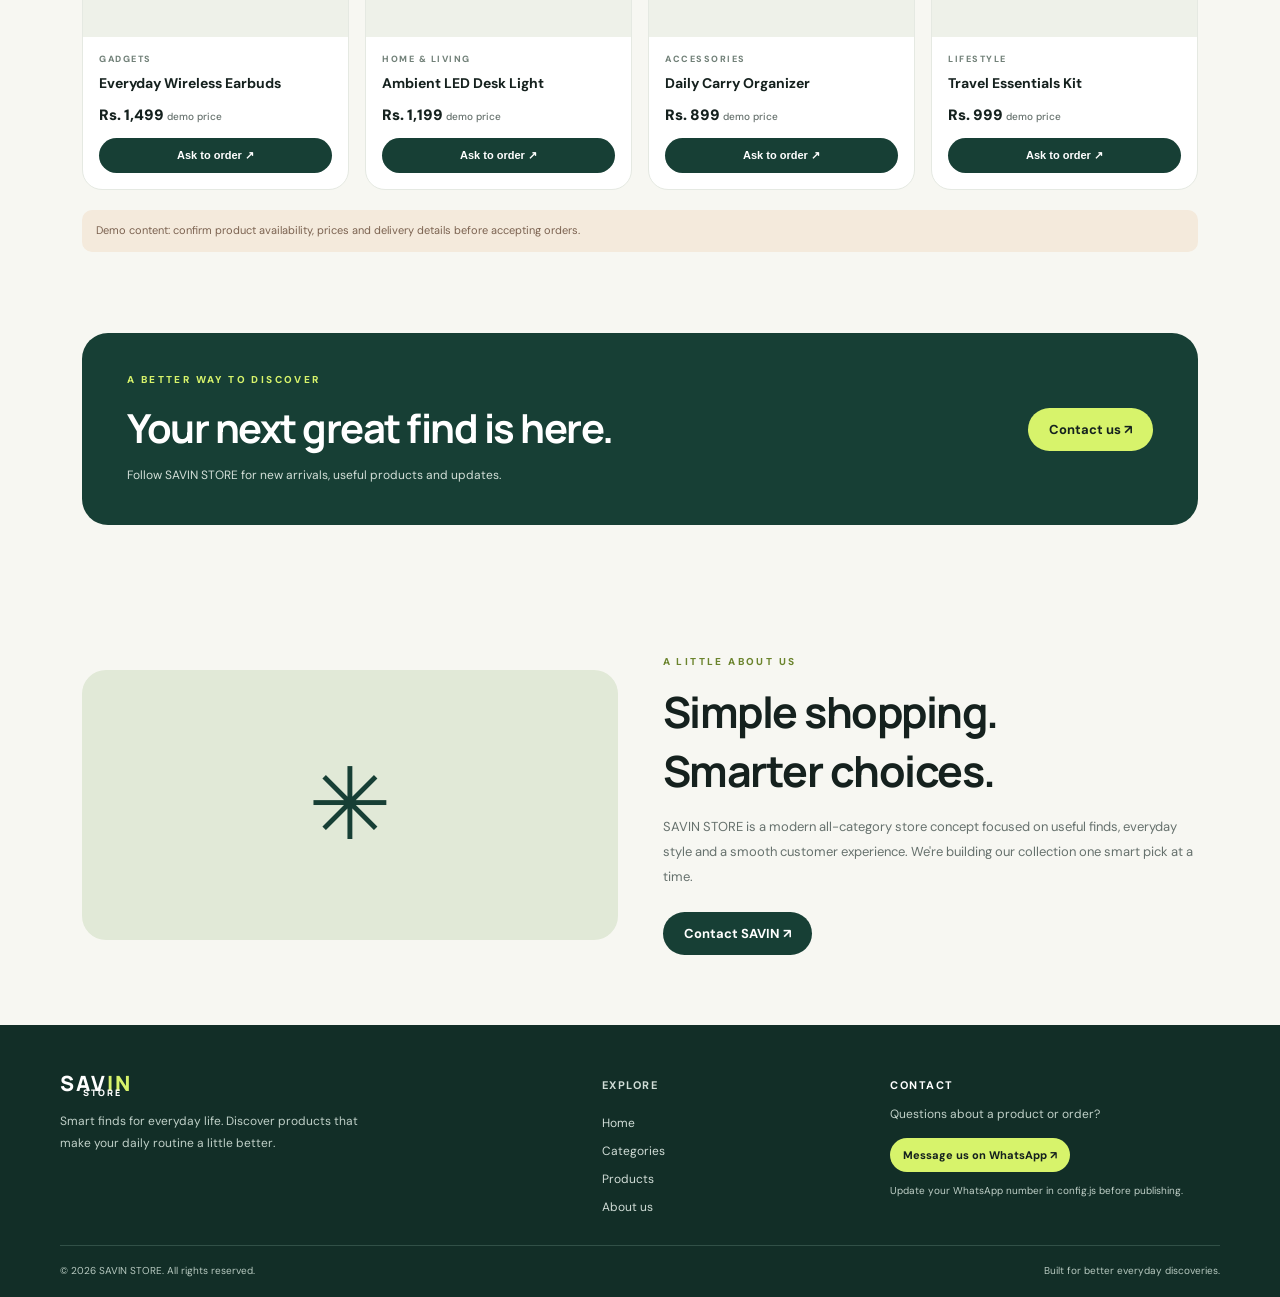
==== commit 37e8dc21: "Update WhatsApp tooltip text" ====
--- a/index.html
+++ b/index.html
@@ -100,7 +100,7 @@
   <script src="script.js"></script>
  <!-- SAVIN STORE Floating WhatsApp Button -->
   <div class="whatsapp-tooltip">
-  Ask me to help 💬
+  Ask me to help ?
   </div>
 <a id="floatingWhatsApp"
    class="floating-whatsapp"
--- a/style.css
+++ b/style.css
@@ -164,3 +164,50 @@
   width: 30px;
   height: 30px;
 }
+/* WhatsApp floating button improvements */
+.floating-whatsapp {
+  width: 64px;
+  height: 64px;
+  bottom: 85px;
+  right: 20px;
+  box-shadow: 0 6px 20px rgba(0, 0, 0, 0.3);
+}
+
+.floating-whatsapp svg {
+  width: 34px;
+  height: 34px;
+}
+
+/* Animated WhatsApp help message */
+.whatsapp-tooltip {
+  position: fixed;
+  bottom: 103px;
+  right: 94px;
+  background: white;
+  color: #173f35;
+  padding: 12px 16px;
+  border-radius: 14px;
+  font-size: 13px;
+  font-weight: 700;
+  white-space: nowrap;
+  box-shadow: 0 4px 15px rgba(0, 0, 0, 0.15);
+  z-index: 998;
+  animation: whatsappMessage 6s infinite;
+}
+
+@keyframes whatsappMessage {
+  0%, 15% {
+    opacity: 0;
+    transform: translateX(10px);
+  }
+
+  25%, 70% {
+    opacity: 1;
+    transform: translateX(0);
+  }
+
+  85%, 100% {
+    opacity: 0;
+    transform: translateX(10px);
+  }
+}
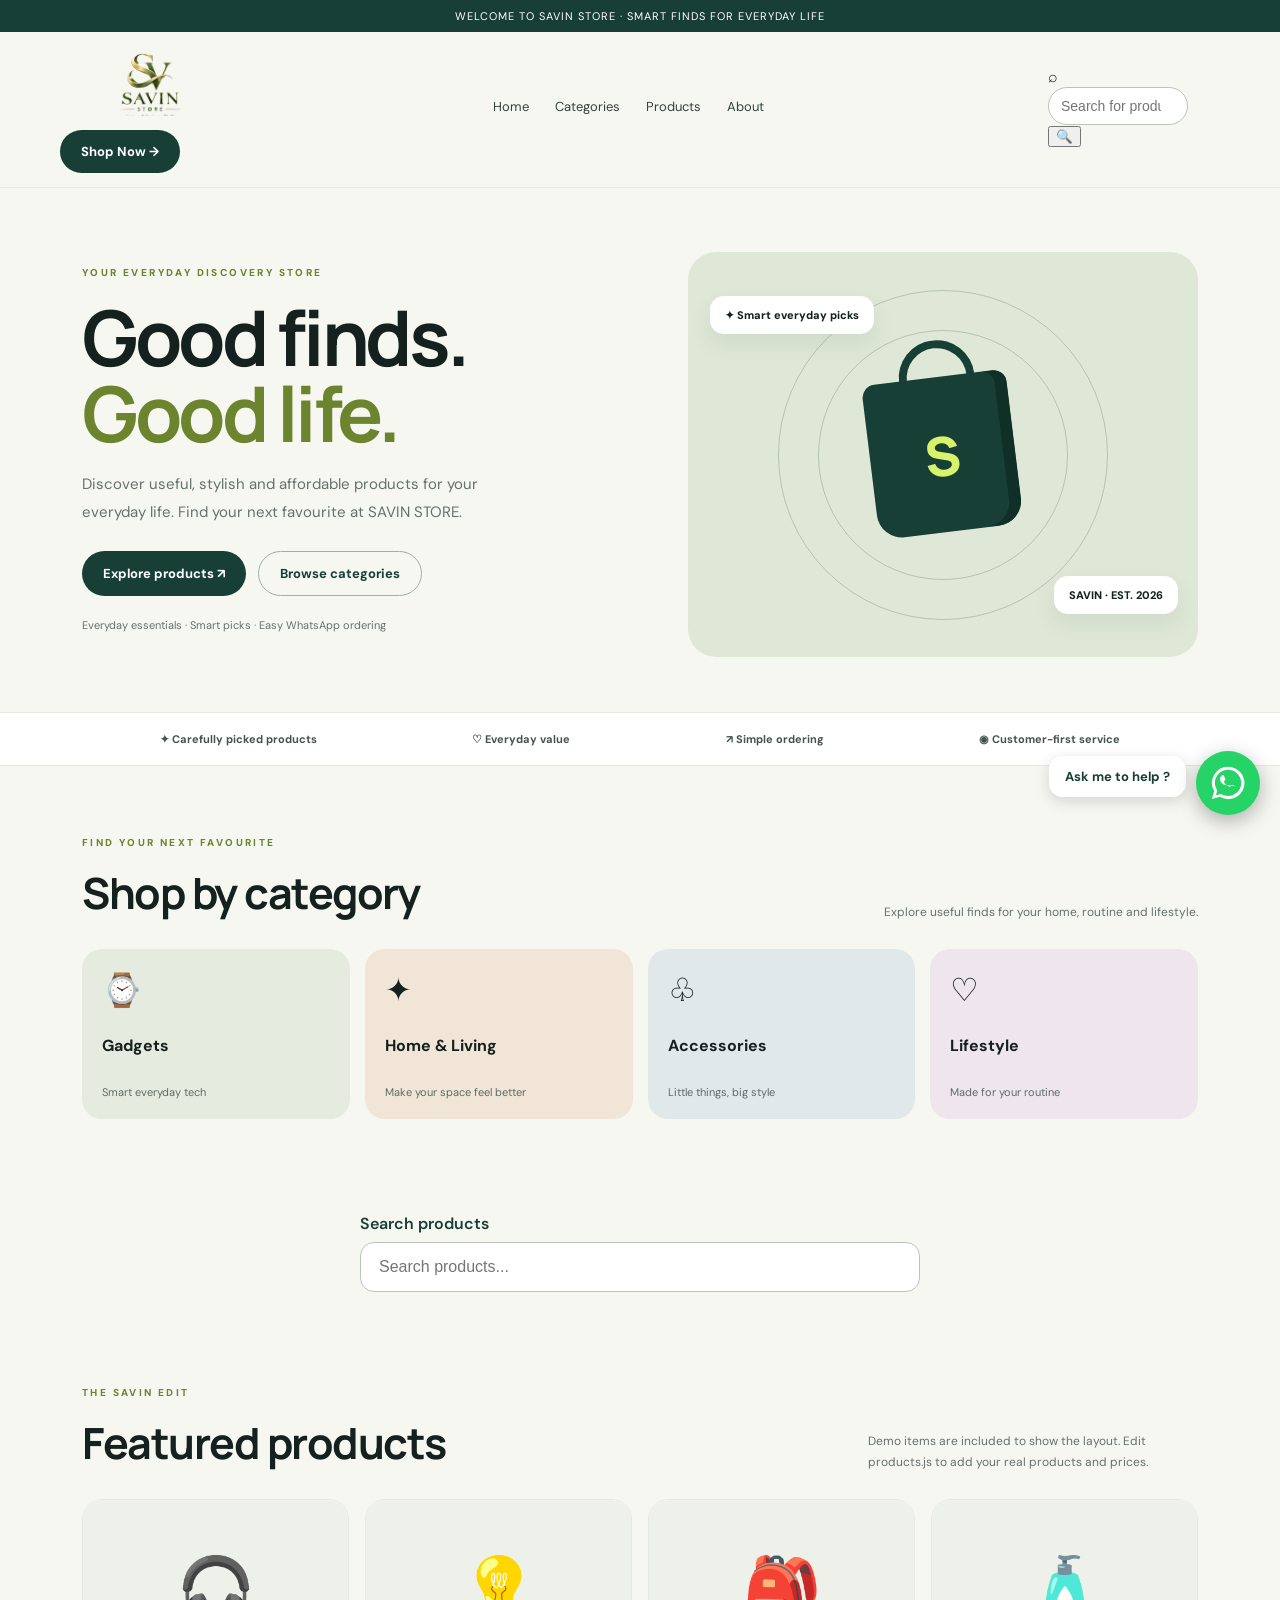
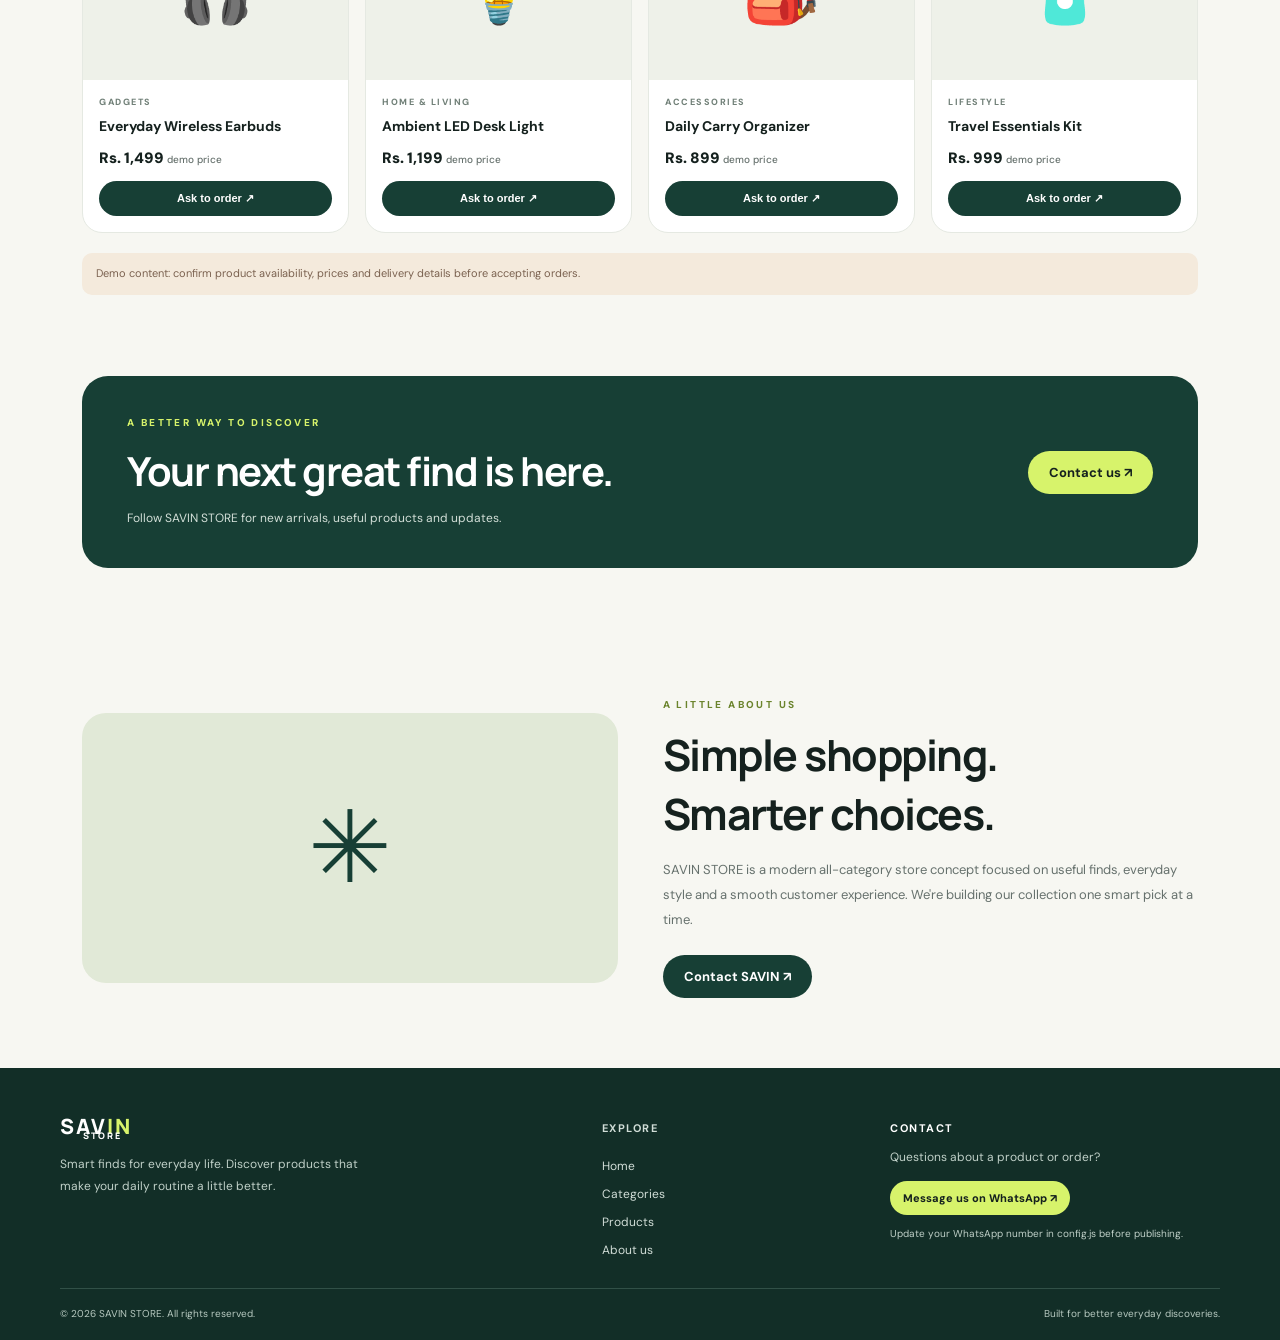
==== commit e7f9c93e: "Refactor header structure and improve accessibility" ====
--- a/index.html
+++ b/index.html
@@ -11,25 +11,67 @@
 <body>
   <div class="announcement">WELCOME TO SAVIN STORE · SMART FINDS FOR EVERYDAY LIFE</div>
   <header class="site-header">
-    <a class="brand" href="#home" aria-label="SAVIN STORE home">
-  <img src="SAVIN_STORE_transparent.png" alt="SAVIN STORE Logo" class="brand-logo">
+
+  <!-- FIRST ROW -->
+  <div class="header-top">
+
+    <!-- Menu Button -->
+    <button
+      class="menu-toggle"
+      id="menuToggle"
+      aria-label="Open menu"
+      aria-expanded="false">
+      ☰
+    </button>
+
+    <!-- Original SAVIN STORE Logo -->
+    <a class="brand" href="#home"
+       aria-label="SAVIN STORE home">
+
+      <img
+        src="SAVIN_STORE_transparent.png"
+        alt="SAVIN STORE Logo"
+        class="brand-logo">
+
     </a>
-    <button class="menu-toggle" id="menuToggle" aria-label="Open menu" aria-expanded="false">☰</button>
-    <nav id="navLinks">
-      <a href="#home">Home</a><a href="#categories">Categories</a><a href="#products">Products</a><a href="#about">About</a>
-    </nav><div class="search-wrap header-search">
-  <input
-    type="search"
-    id="headerSearch"
-    placeholder="Search products..."
-    aria-label="Search products"
-  >
-    </div>
-<a href="#products" class="cart-icon" id="cartButton" aria-label="Shopping bag">
-  🛍️
-</a>
 
-<a class="button header-button" href="#products">Shop now ↗</a>
+    <!-- Shop Now Button -->
+    <a class="button header-button"
+       href="#products">
+       Shop Now →
+    </a>
+
+  </div>
+
+  <!-- Navigation -->
+  <nav id="navLinks">
+    <a href="#home">Home</a>
+    <a href="#categories">Categories</a>
+    <a href="#products">Products</a>
+    <a href="#about">About</a>
+  </nav>
+
+  <!-- SECOND ROW SEARCH -->
+  <div class="search-wrap header-search">
+
+    <span class="search-icon" aria-hidden="true">⌕</span>
+
+    <input
+      type="search"
+      id="headerSearch"
+      placeholder="Search for products..."
+      aria-label="Search products">
+
+    <button
+      class="search-button"
+      type="button"
+      aria-label="Search"
+      onclick="document.getElementById('headerSearch').focus()">
+      🔍
+    </button>
+
+  </div>
+
   </header>
 
   <main>
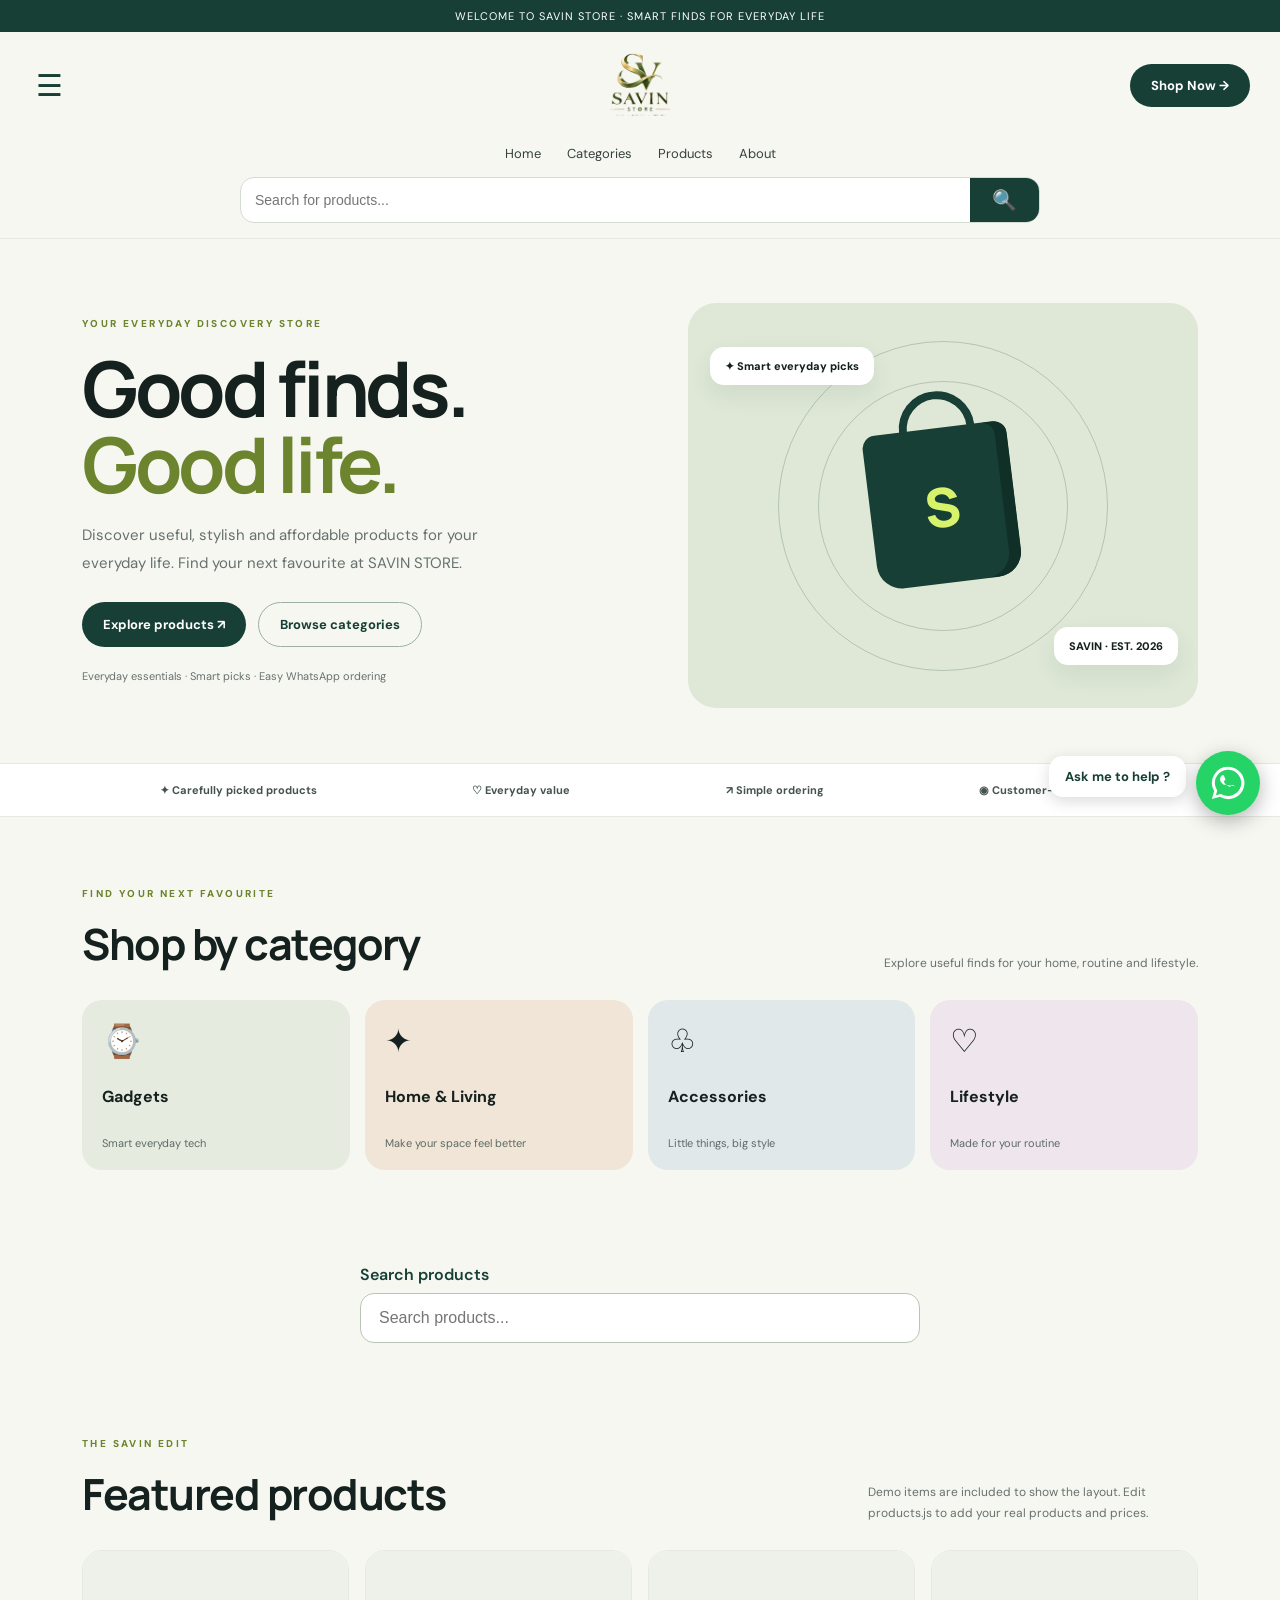
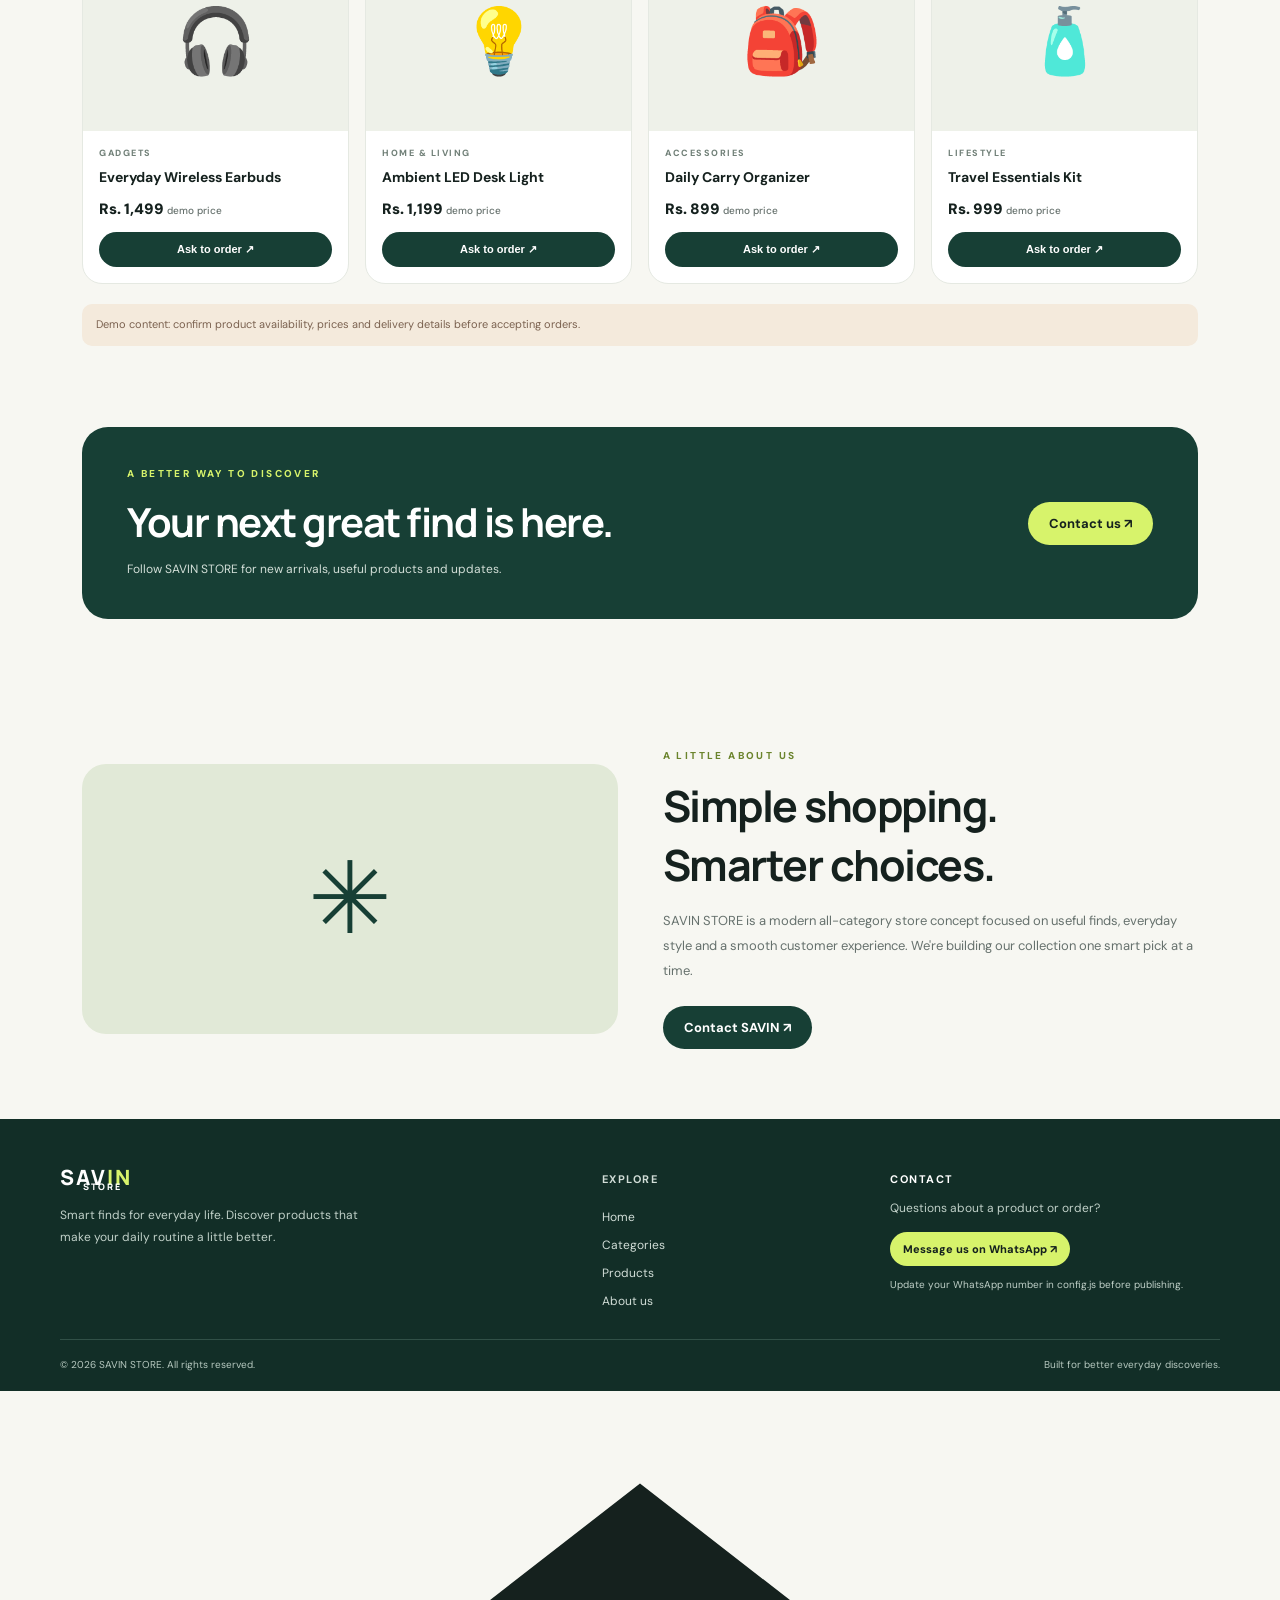
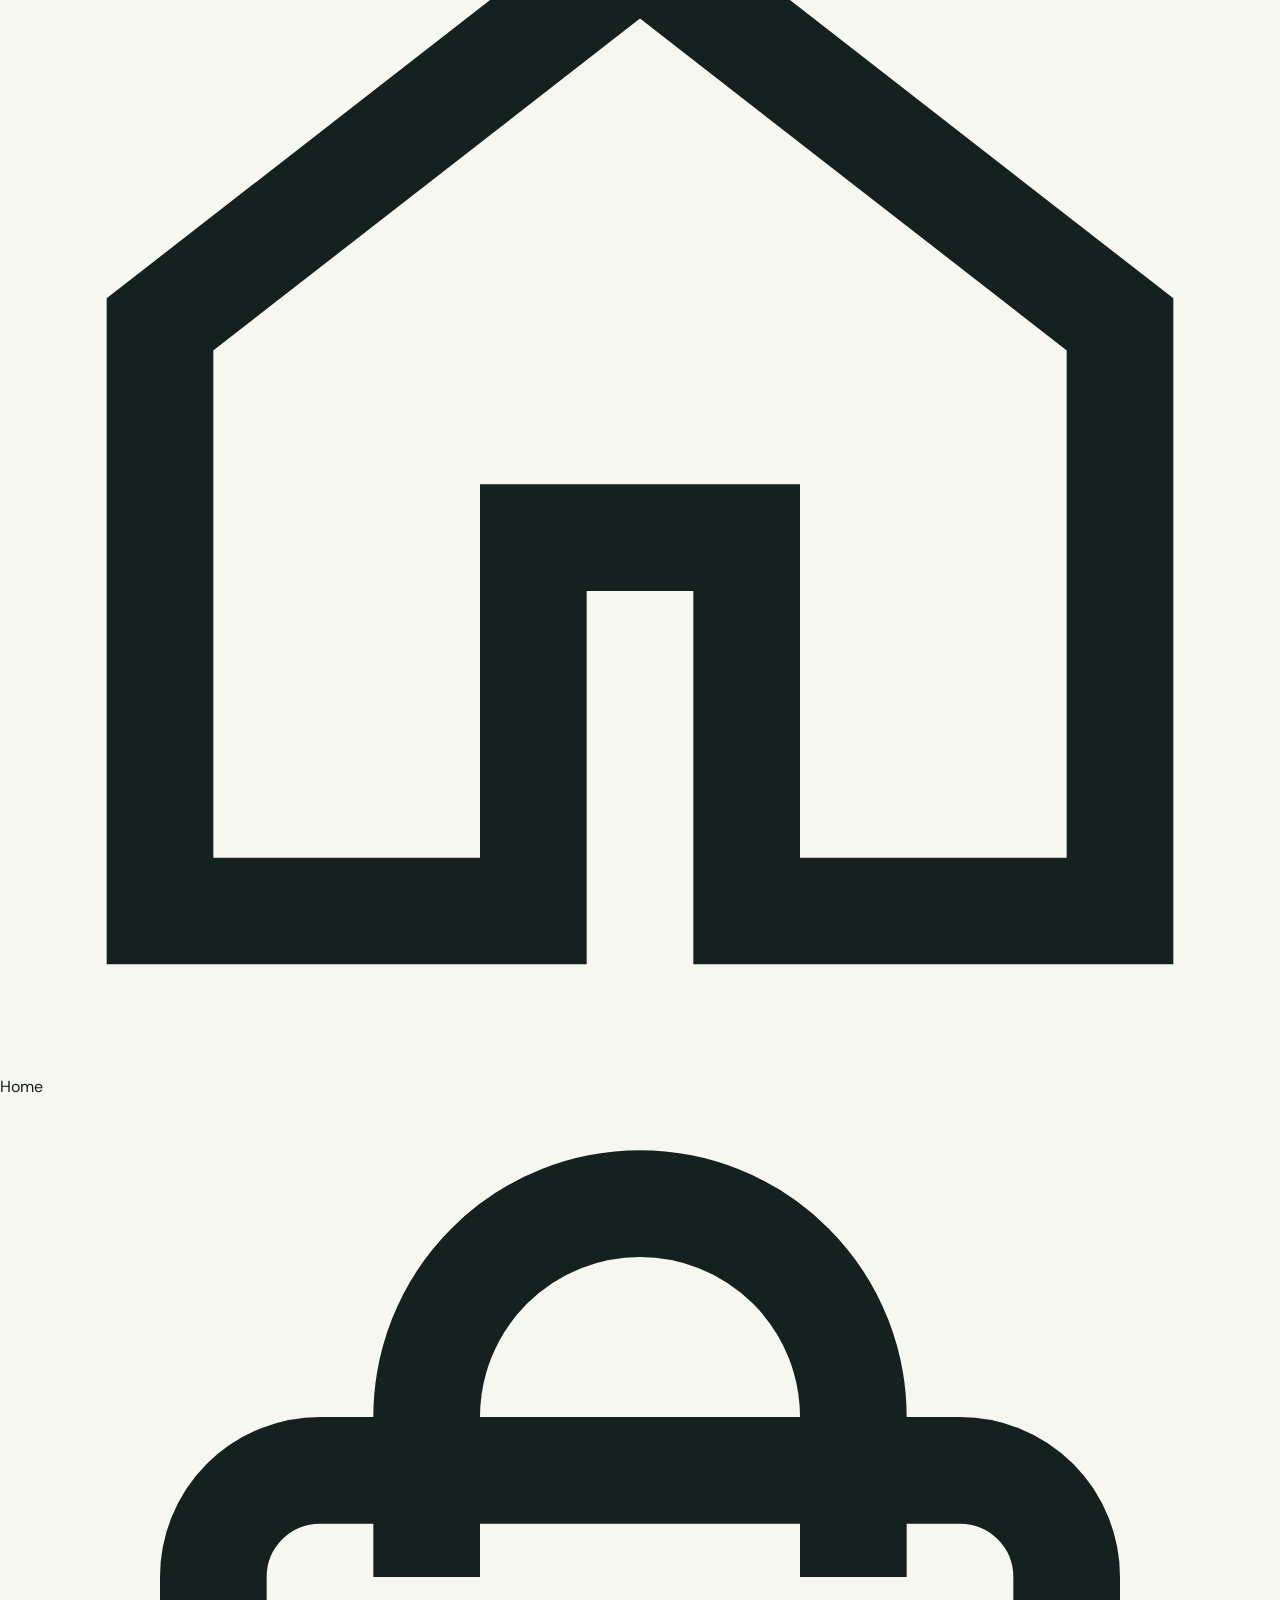
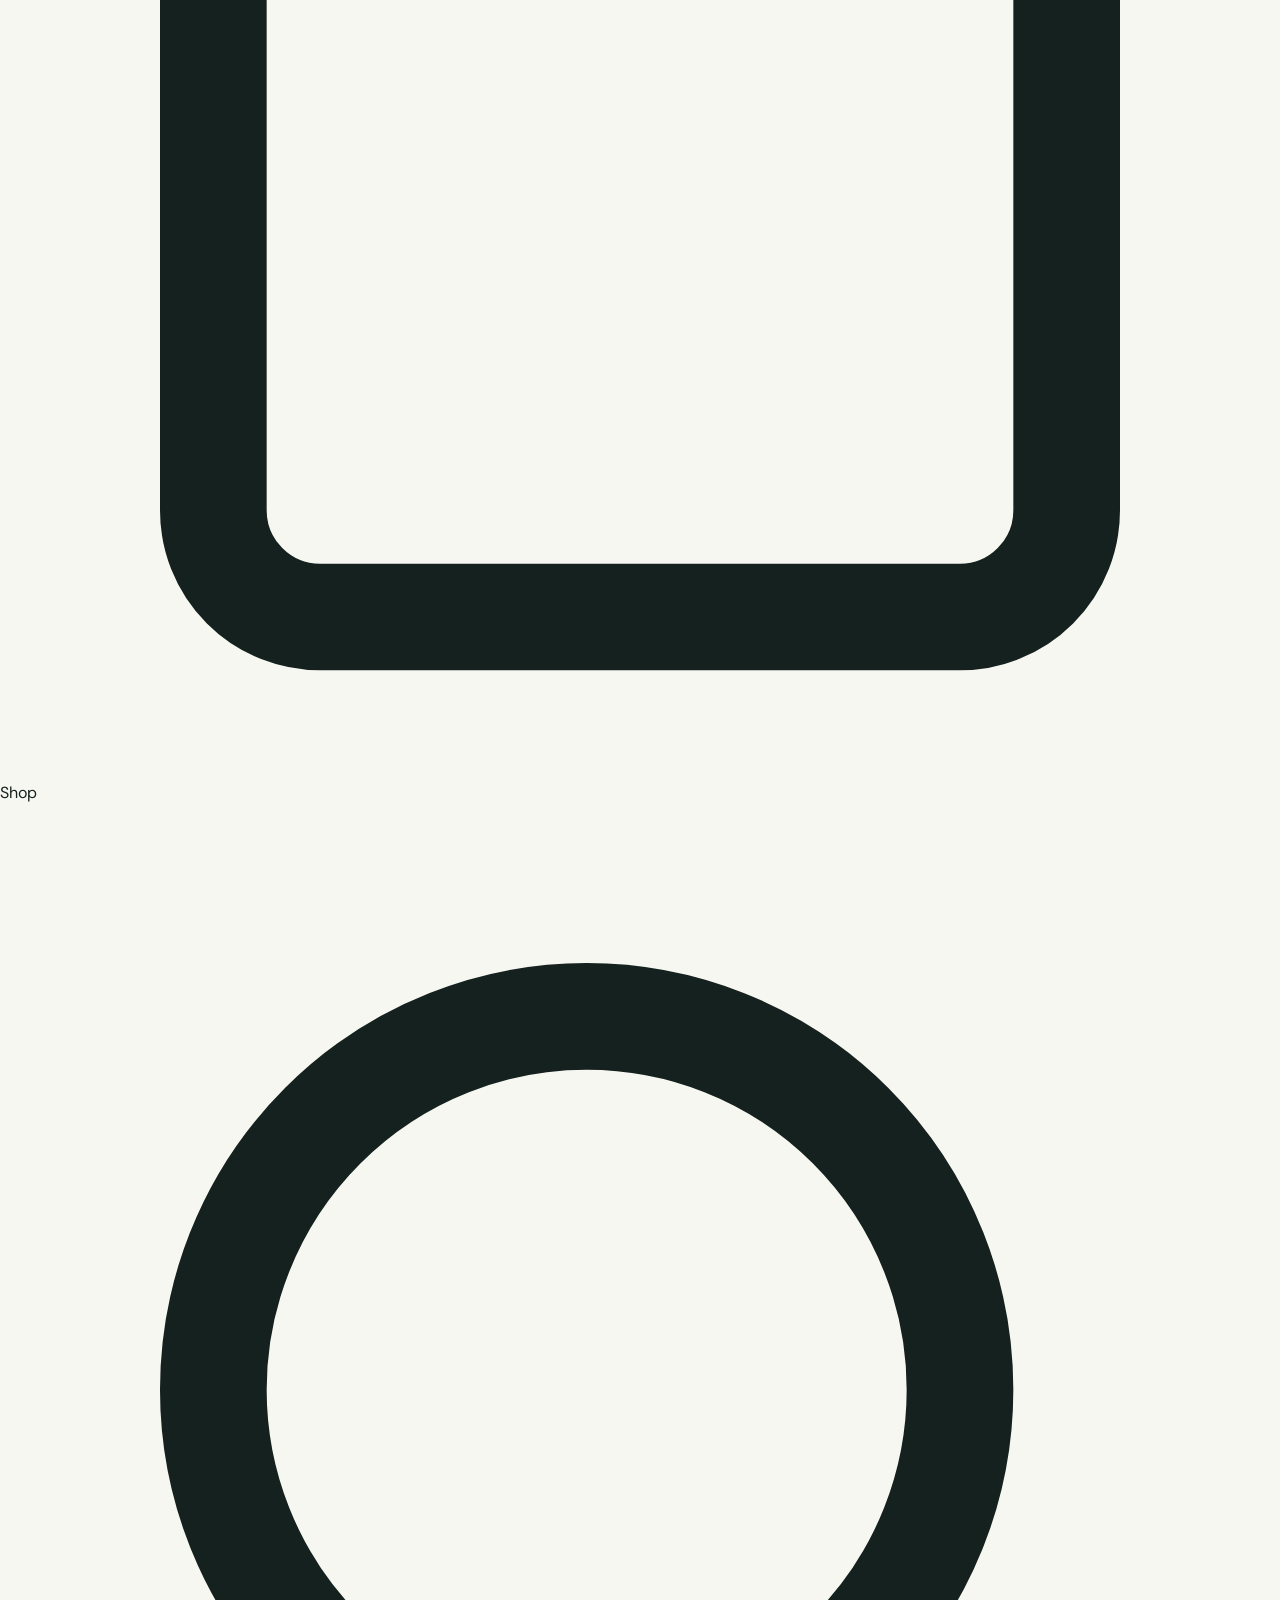
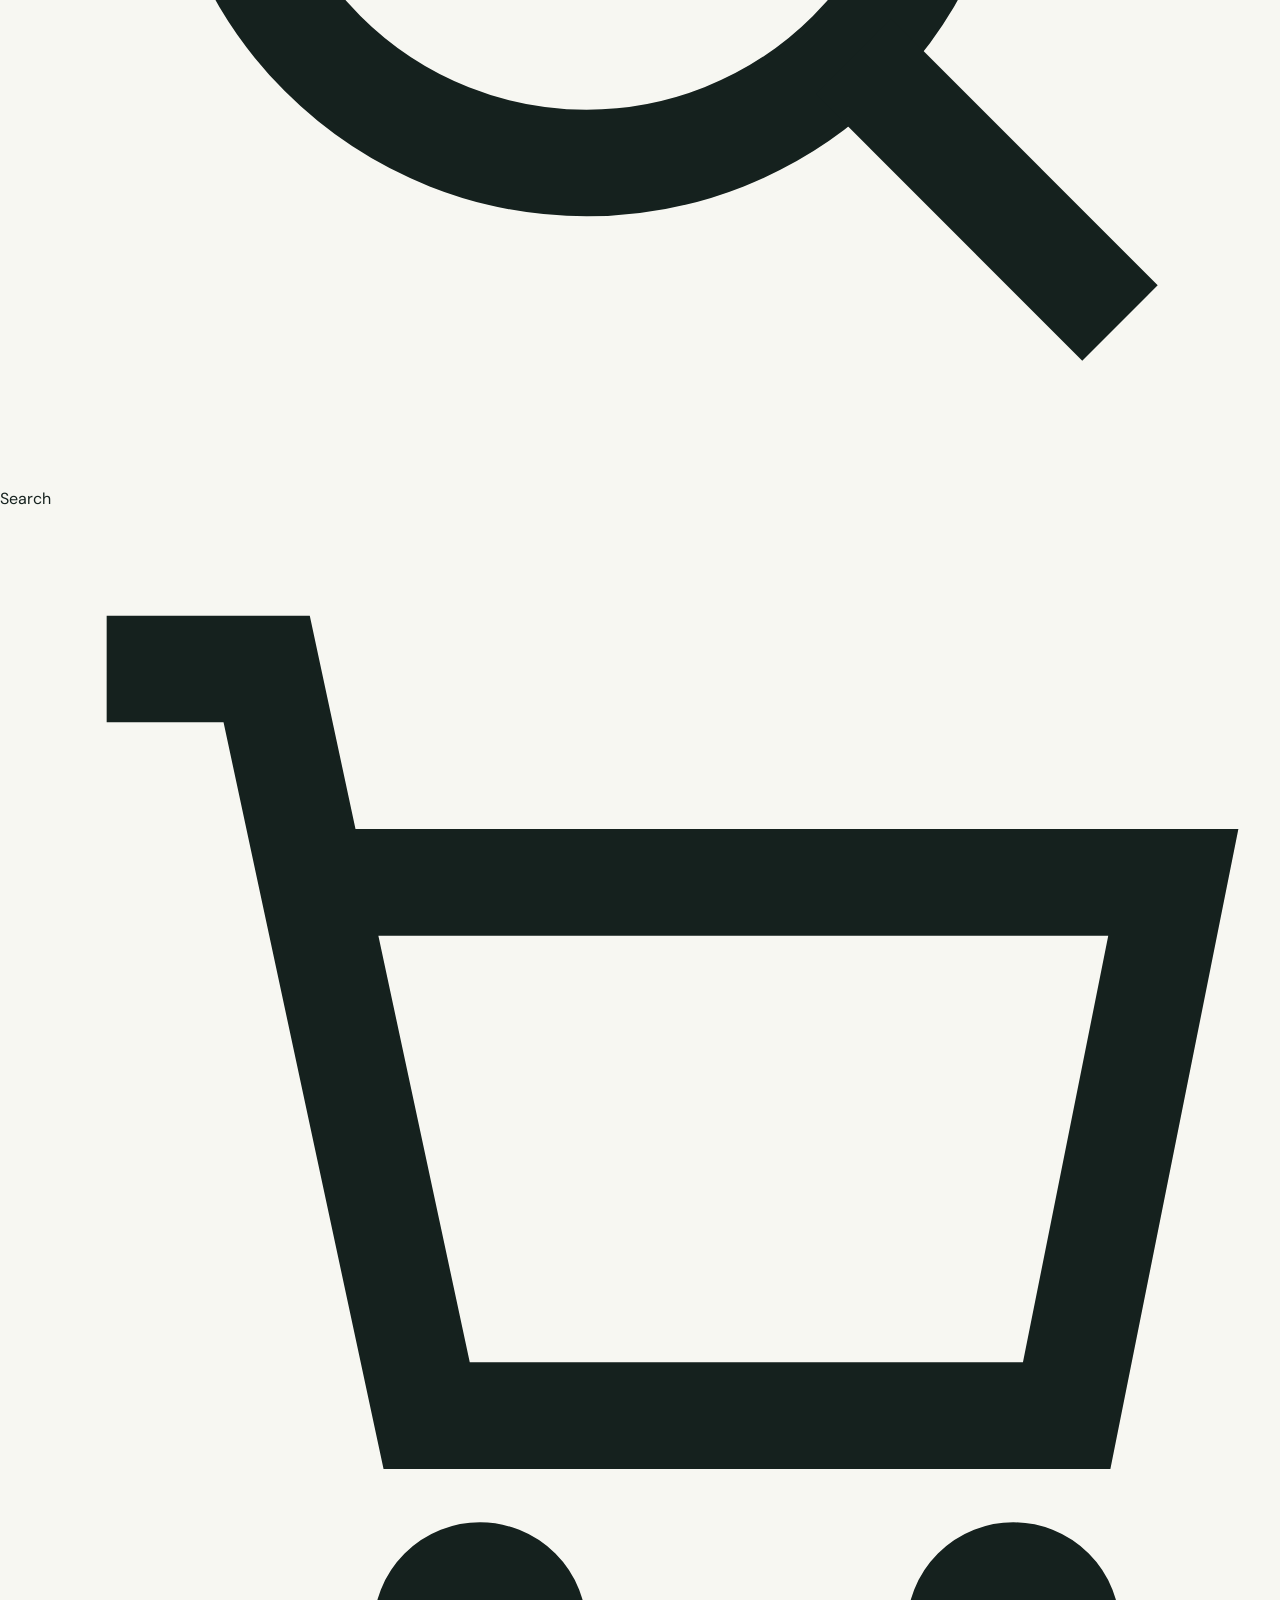
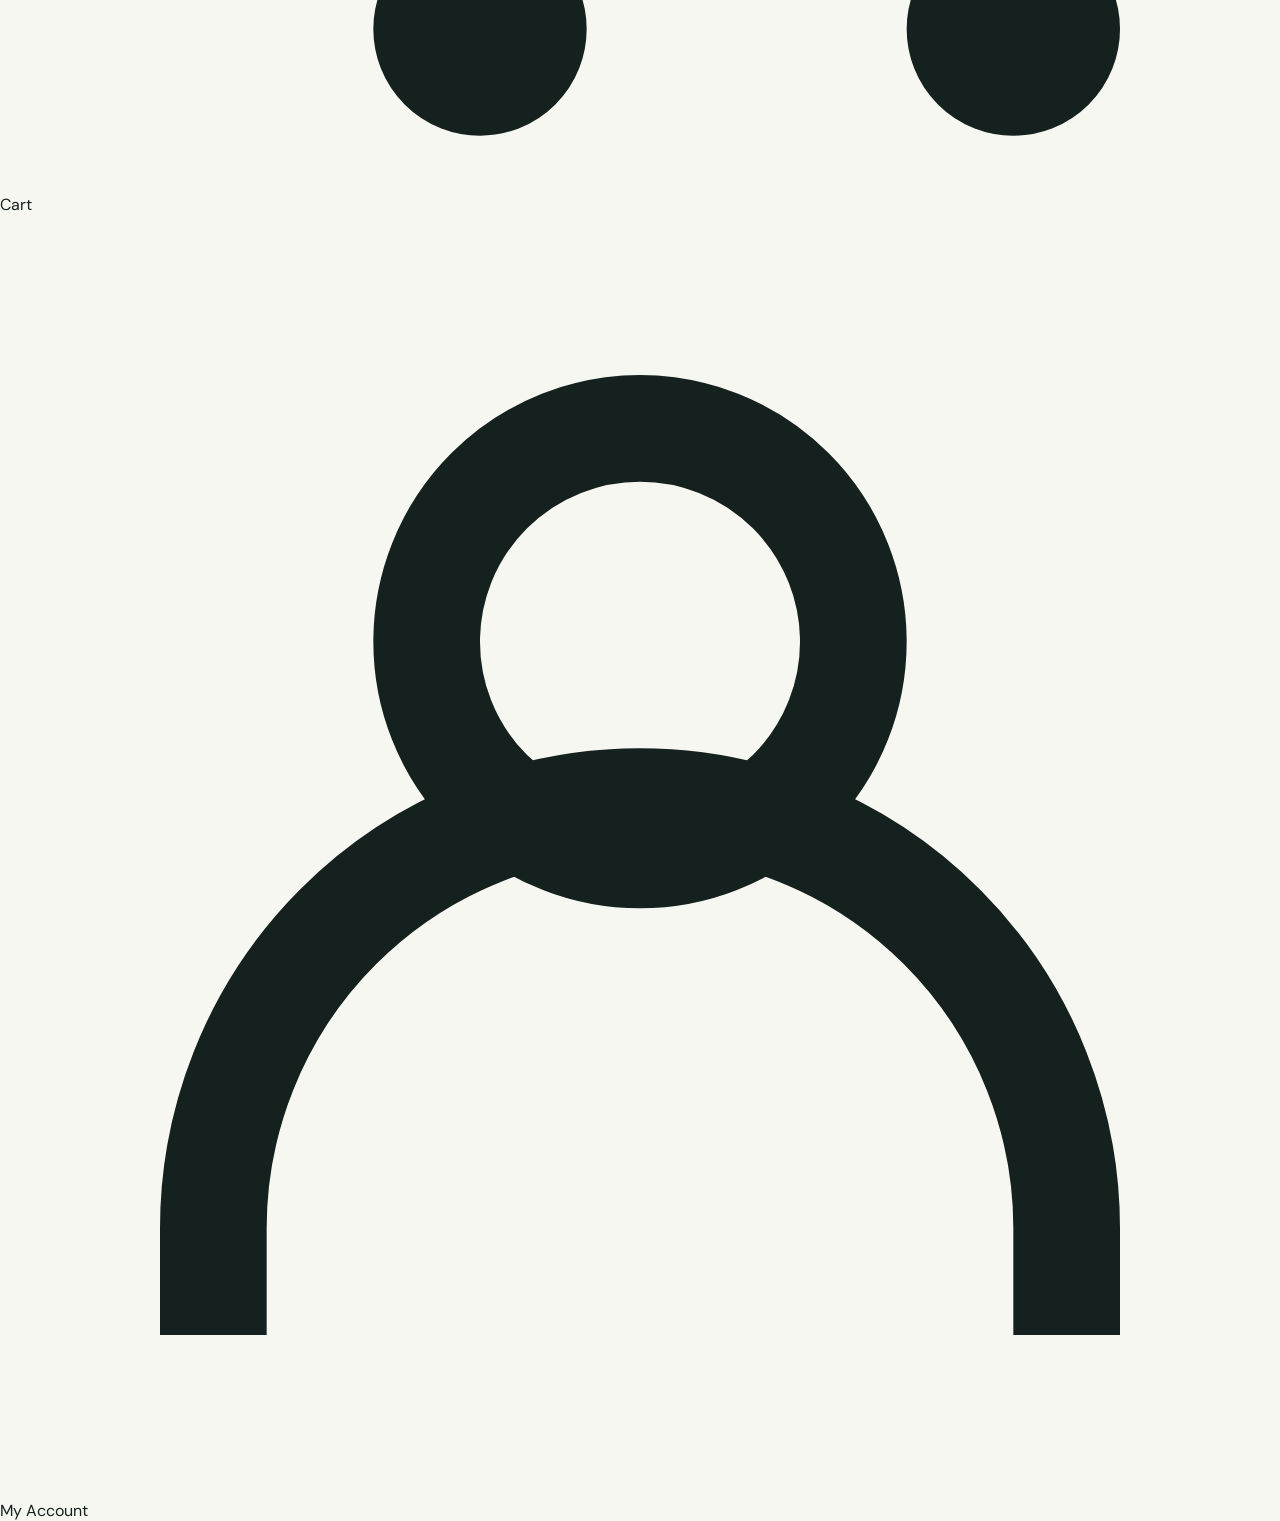
==== commit c3b92737: "Update index.html" ====
--- a/index.html
+++ b/index.html
@@ -137,6 +137,48 @@
     </div>
     <div class="copyright"><span>© <span id="year"></span> SAVIN STORE. All rights reserved.</span><span>Built for better everyday discoveries.</span></div>
   </footer>
+  <!-- SAVIN STORE Bottom Navigation -->
+<nav class="bottom-nav" aria-label="Mobile navigation">
+  <a href="#home">
+    <svg viewBox="0 0 24 24" fill="none" stroke="currentColor" stroke-width="2">
+      <path d="M3 10L12 3L21 10V21H14V14H10V21H3Z"/>
+    </svg>
+    <span>Home</span>
+  </a>
+
+  <a href="#products">
+    <svg viewBox="0 0 24 24" fill="none" stroke="currentColor" stroke-width="2">
+      <rect x="4" y="7" width="16" height="14" rx="2"/>
+      <path d="M8 9V6a4 4 0 0 1 8 0v3"/>
+    </svg>
+    <span>Shop</span>
+  </a>
+
+  <a href="#headerSearch" onclick="document.getElementById('headerSearch').focus()">
+    <svg viewBox="0 0 24 24" fill="none" stroke="currentColor" stroke-width="2">
+      <circle cx="11" cy="11" r="7"/>
+      <path d="M16 16L21 21"/>
+    </svg>
+    <span>Search</span>
+  </a>
+
+  <a href="#products">
+    <svg viewBox="0 0 24 24" fill="none" stroke="currentColor" stroke-width="2">
+      <circle cx="9" cy="21" r="1"/>
+      <circle cx="19" cy="21" r="1"/>
+      <path d="M2 3H5L8 17H20L22 7H6"/>
+    </svg>
+    <span>Cart</span>
+  </a>
+
+  <a href="#about">
+    <svg viewBox="0 0 24 24" fill="none" stroke="currentColor" stroke-width="2">
+      <circle cx="12" cy="8" r="4"/>
+      <path d="M4 21v-2a8 8 0 0 1 16 0v2"/>
+    </svg>
+    <span>My Account</span>
+  </a>
+</nav>
   <script src="config.js"></script>
   <script src="products.js"></script>
   <script src="script.js"></script>
--- a/style.css
+++ b/style.css
@@ -211,3 +211,230 @@
     transform: translateX(10px);
   }
 }
+
+/* SAVIN STORE NEW MOBILE HEADER */
+@media (max-width: 800px) {
+
+  .site-header {
+    display: flex;
+    flex-direction: column;
+    padding: 0 12px 15px !important;
+    gap: 0 !important;
+    background: #f7f7f2;
+  }
+
+  /* First row */
+  .header-top {
+    display: grid;
+    grid-template-columns: 1fr auto 1fr;
+    align-items: center;
+    width: 100%;
+    min-height: 95px;
+    gap: 8px;
+  }
+
+  /* Menu */
+  .menu-toggle {
+    display: block;
+    grid-column: 1;
+    justify-self: start;
+    margin: 0 !important;
+    color: #173f35;
+    font-size: 28px;
+    cursor: pointer;
+  }
+
+  /* Center logo */
+  .header-top .brand {
+    grid-column: 2;
+    justify-self: center;
+  }
+
+  .header-top .brand-logo {
+    width: 125px !important;
+    height: 90px !important;
+    object-fit: contain;
+  }
+
+  /* Shop Now */
+  .header-top .header-button {
+    grid-column: 3;
+    justify-self: end;
+    padding: 11px 13px !important;
+    font-size: 12px !important;
+    white-space: nowrap;
+    background: #173f35;
+    color: white;
+  }
+
+  /* Navigation */
+  .site-header nav {
+    display: none;
+    top: 95px;
+  }
+
+  .site-header nav.open {
+    display: flex;
+  }
+
+  /* Second row search */
+  .site-header .header-search {
+    display: flex;
+    align-items: center;
+    width: 100% !important;
+    max-width: none !important;
+    margin: 10px 0 0 !important;
+    padding: 0 !important;
+    flex: none !important;
+    border: 1px solid #d5dcd4;
+    border-radius: 18px;
+    background: white;
+    overflow: hidden;
+  }
+
+  .header-search .search-icon {
+    padding-left: 14px;
+    font-size: 25px;
+    color: #173f35;
+  }
+
+  .site-header .header-search input {
+    flex: 1;
+    min-width: 0;
+    width: 100%;
+    border: none;
+    outline: none;
+    padding: 14px 10px !important;
+    font-size: 14px !important;
+  }
+
+  .header-search .search-button {
+    align-self: stretch;
+    border: none;
+    background: #173f35;
+    color: white;
+    padding: 0 19px;
+    font-size: 22px;
+    cursor: pointer;
+  }
+}
+/* SAVIN STORE DESKTOP HEADER FIX */
+@media (min-width: 801px) {
+  .site-header {
+    display: flex;
+    flex-direction: column;
+    padding: 15px 30px;
+    gap: 15px;
+  }
+
+  .header-top {
+    display: grid;
+    grid-template-columns: 1fr auto 1fr;
+    align-items: center;
+    width: 100%;
+  }
+
+  .header-top .brand {
+    grid-column: 2;
+    justify-self: center;
+  }
+
+  .header-top .brand-logo {
+    width: 110px;
+    height: 90px;
+    object-fit: contain;
+  }
+
+  .header-top .header-button {
+    grid-column: 3;
+    justify-self: end;
+  }
+
+  .site-header nav {
+    display: flex;
+    justify-content: center;
+  }
+
+  .site-header .header-search {
+    display: flex;
+    align-items: center;
+    width: 100%;
+    max-width: 800px;
+    margin: 0 auto;
+  }
+}
+/* SAVIN STORE HEADER FINAL FIX */
+
+/* Menu button visible */
+.site-header .header-top .menu-toggle {
+  display: block !important;
+  grid-column: 1;
+  justify-self: start;
+  background: transparent;
+  border: none;
+  color: #173f35;
+  font-size: 30px;
+  cursor: pointer;
+}
+
+/* Remove left search icon */
+.site-header .header-search .search-icon {
+  display: none !important;
+}
+
+/* Search bar design */
+.site-header .header-search {
+  display: flex !important;
+  align-items: stretch !important;
+  border: 1px solid #d5dcd4 !important;
+  border-radius: 14px !important;
+  overflow: hidden !important;
+  background: white !important;
+  padding: 0 !important;
+}
+
+/* Search input */
+.site-header .header-search input {
+  flex: 1;
+  min-width: 0;
+  border: none !important;
+  outline: none;
+  background: white;
+  padding: 14px !important;
+}
+
+/* Green search button */
+.site-header .header-search .search-button {
+  display: flex !important;
+  align-items: center;
+  justify-content: center;
+  align-self: stretch;
+  background: #173f35 !important;
+  color: white !important;
+  border: none !important;
+  border-radius: 0 !important;
+  padding: 0 22px !important;
+  font-size: 20px !important;
+  cursor: pointer;
+}
+/* SAVIN STORE MENU OPEN FIX */
+
+.site-header {
+  position: sticky;
+  z-index: 1000;
+}
+
+.site-header nav.open {
+  display: flex !important;
+  flex-direction: column;
+  position: absolute;
+  top: 100%;
+  left: 0;
+  right: 0;
+  padding: 20px;
+  gap: 18px;
+  background: #f7f7f2;
+  border-bottom: 1px solid #d5dcd4;
+  box-shadow: 0 8px 15px rgba(0,0,0,0.08);
+  z-index: 1001;
+}
